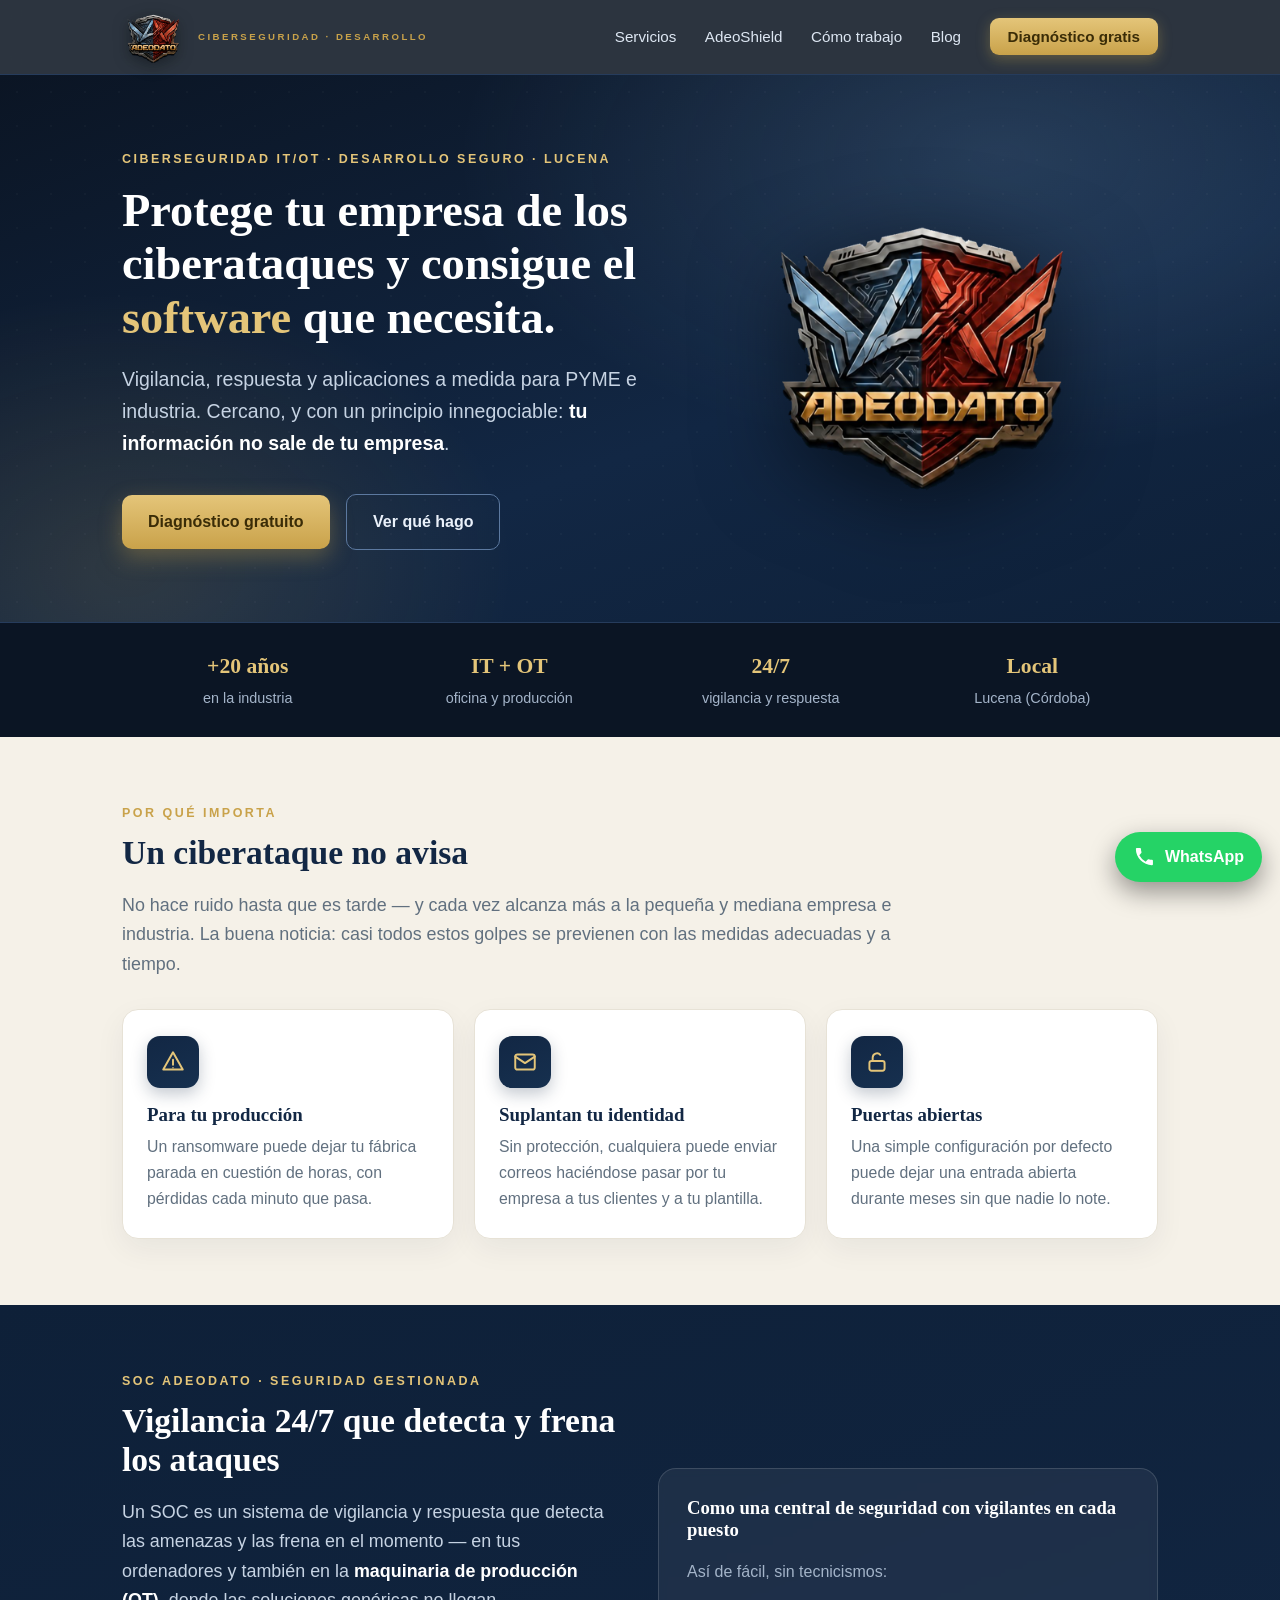
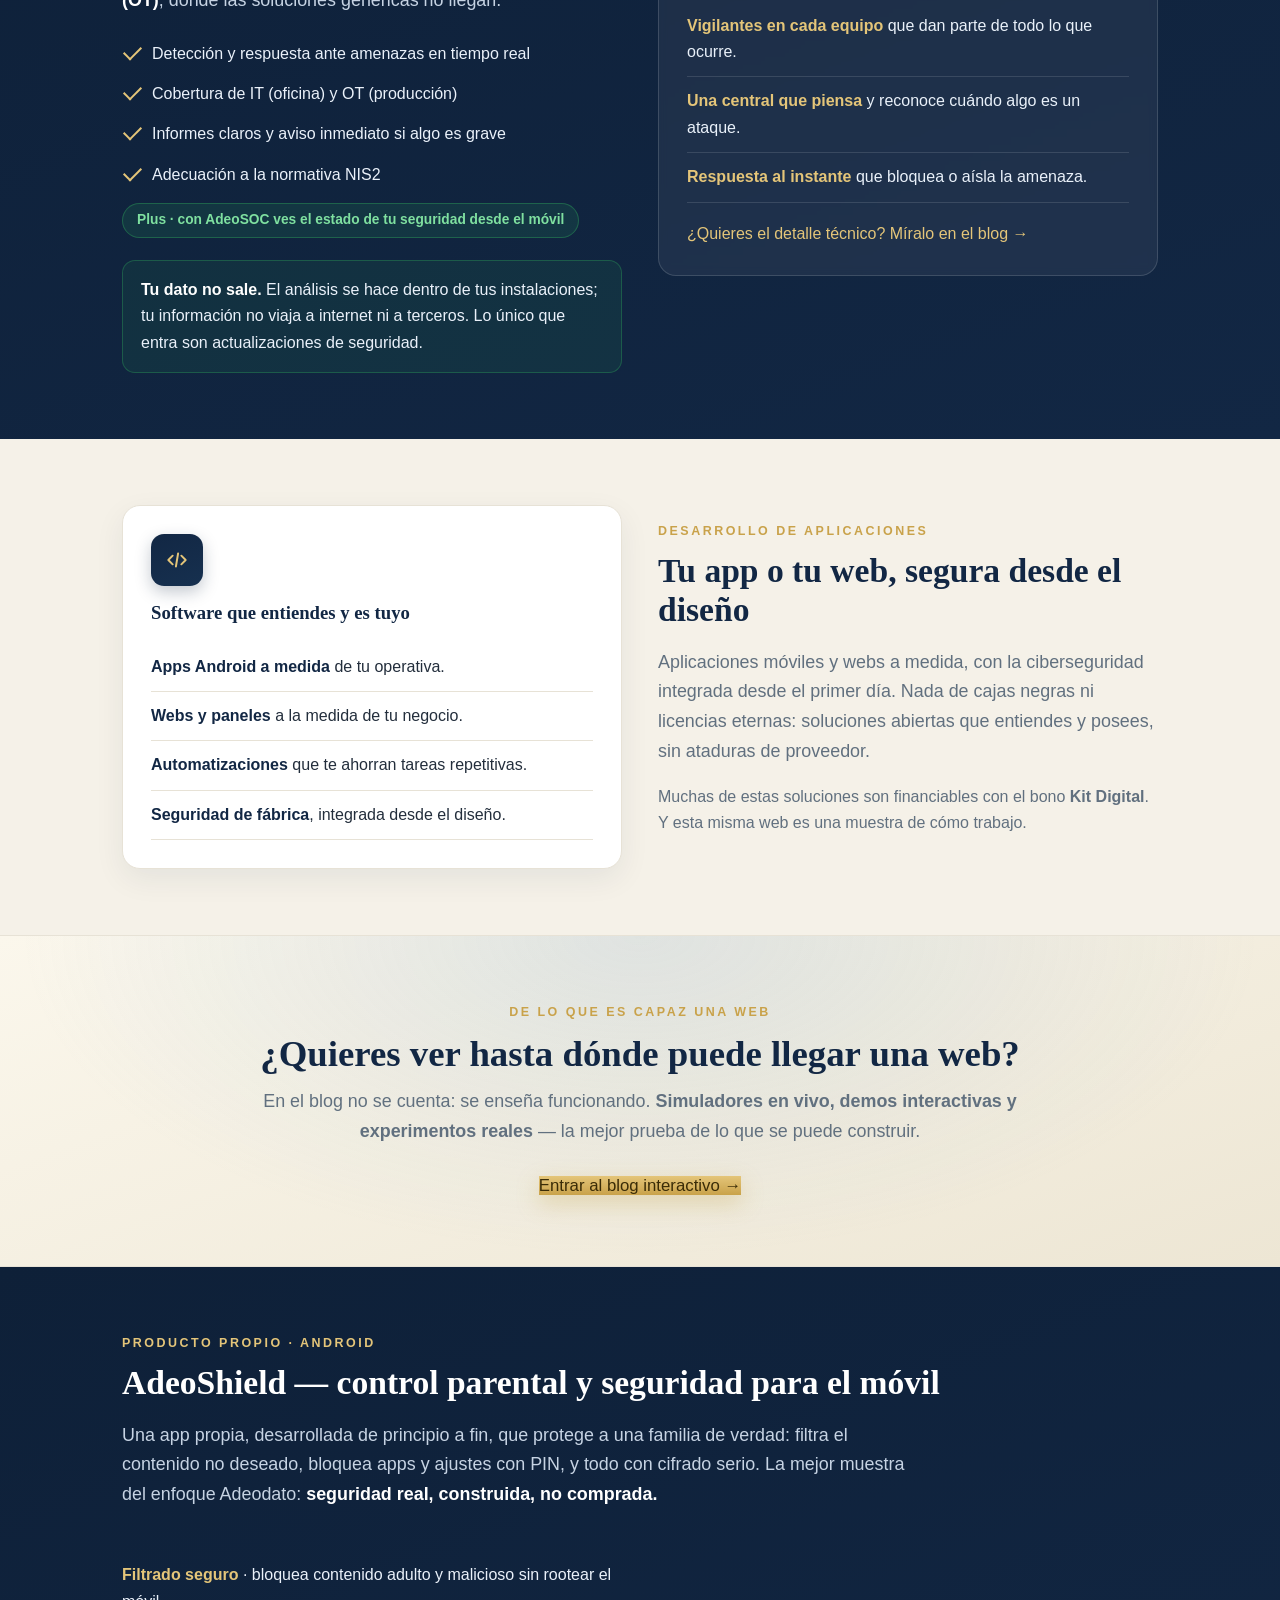
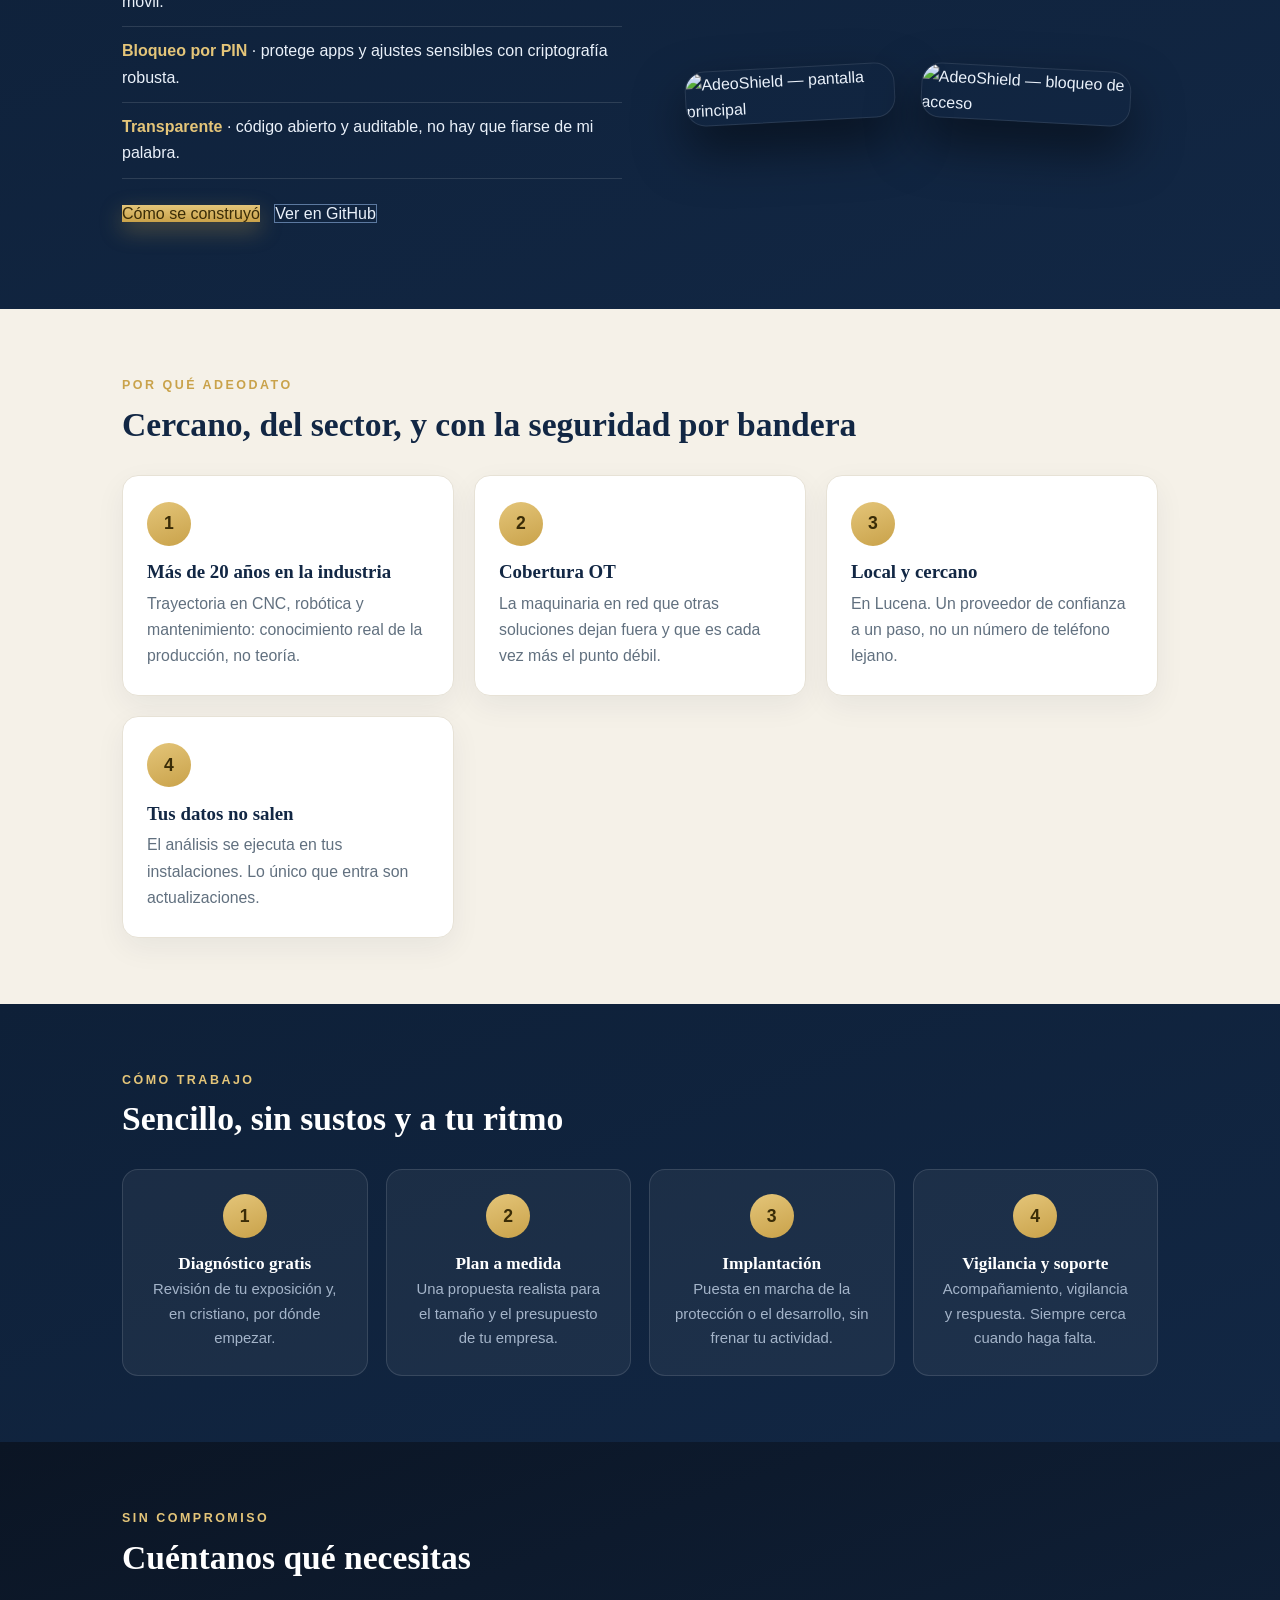
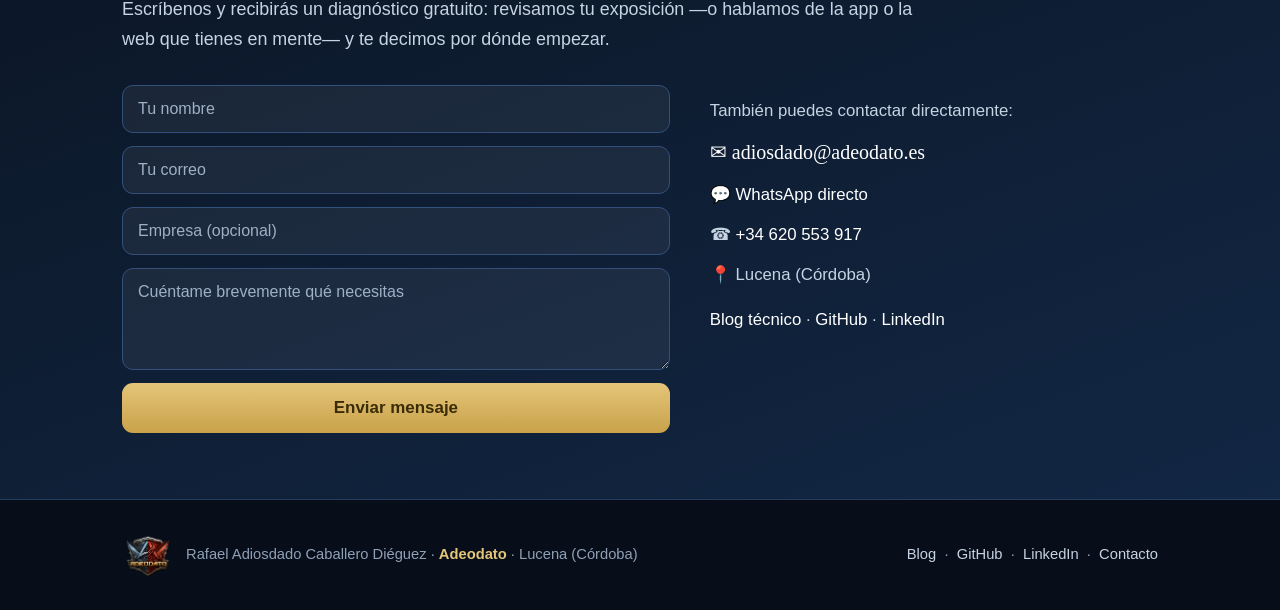
==== index.html @ cc6f2b78 "fix: en movil oculta el logo del hero (dejaba hueco) y muestra ADEODATO en texto dorado; escritorio " ====
<!DOCTYPE html>
<html lang="es">
<head>
<meta charset="UTF-8">
<meta name="viewport" content="width=device-width, initial-scale=1.0">
<title>Adeodato — Ciberseguridad y desarrollo seguro para tu empresa | Lucena</title>
<meta name="description" content="Protejo tu empresa de los ciberataques y creo el software que necesitas, seguro desde el diseño. SOC Adeodato (vigilancia 24/7), desarrollo de aplicaciones y AdeoShield. Para PYME e industria en Lucena. Diagnóstico gratuito.">
<meta name="keywords" content="ciberseguridad PYME, SOC gestionado, seguridad industria OT, desarrollo aplicaciones seguras, Android, AdeoShield, Lucena, Córdoba, NIS2, Adeodato">
<meta name="author" content="Rafael Adiosdado Caballero Diéguez (Adeodato)">
<link rel="canonical" href="https://adeodato.es/">
<meta property="og:type" content="website">
<meta property="og:title" content="Adeodato — Ciberseguridad y desarrollo seguro para tu empresa">
<meta property="og:description" content="Vigilancia 24/7 que detecta y frena los ataques, y desarrollo de apps y webs seguras. Para PYME e industria. Diagnóstico gratuito.">
<meta property="og:url" content="https://adeodato.es/">
<meta property="og:image" content="https://adeodato.es/og-image.png">
<meta property="og:image:width" content="1200">
<meta property="og:image:height" content="630">
<meta name="twitter:card" content="summary_large_image">
<meta name="twitter:image" content="https://adeodato.es/og-image.png">
<script type="application/ld+json">
{
  "@context":"https://schema.org",
  "@type":"ProfessionalService",
  "name":"Adeodato",
  "alternateName":"Adeodato Ciberseguridad",
  "description":"Ciberseguridad (SOC gestionado IT/OT) y desarrollo de aplicaciones seguras para PYME e industria en Lucena y Córdoba.",
  "url":"https://adeodato.es",
  "email":"adiosdado@adeodato.es",
  "telephone":"+34620553917",
  "areaServed":[{"@type":"City","name":"Lucena"},{"@type":"AdministrativeArea","name":"Córdoba"},{"@type":"AdministrativeArea","name":"Andalucía"}],
  "address":{"@type":"PostalAddress","addressLocality":"Lucena","addressRegion":"Córdoba","addressCountry":"ES"},
  "founder":{"@type":"Person","name":"Rafael Adiosdado Caballero Diéguez"},
  "knowsAbout":["Ciberseguridad","SOC gestionado","IT/OT","NIS2","Protección de correo","Desarrollo Android","Desarrollo web"],
  "sameAs":["https://github.com/Adeodato-hub","https://www.linkedin.com/in/rafael-adiosdado-caballero-di%C3%A9guez-16230b372"]
}
</script>
<style>
  :root{
    --ink:#0B1524;--navy:#122744;--navy2:#16304F;--steel:#7FA8D0;
    --gold:#C9A24A;--gold2:#E4C579;--cream:#F5F1E8;--panel:#FCFBF8;
    --txt:#232E3C;--muted:#61707F;--mutedD:#A4B4C9;--line:#E7E2D6;--lineD:#263C5C;--green:#2FA85A;
    --logo:url("[data-uri]");
  }
  *{box-sizing:border-box}
  html{scroll-behavior:smooth}
  body{margin:0;background:var(--cream);color:var(--txt);font-family:-apple-system,Segoe UI,Roboto,Helvetica,Arial,sans-serif;line-height:1.65;-webkit-font-smoothing:antialiased}
  a{color:var(--navy2);text-decoration:none}a:hover{text-decoration:underline}
  .wrap{max-width:1080px;margin:0 auto;padding:0 22px}
  h1,h2,h3{font-family:Georgia,"Times New Roman",serif;color:var(--navy);line-height:1.16}
  .gold{color:var(--gold)}
  .logoimg{background:var(--logo) center/contain no-repeat;display:inline-block}
  header{position:sticky;top:0;background:rgba(11,21,36,.86);backdrop-filter:blur(9px);border-bottom:1px solid var(--lineD);z-index:20}
  .nav{display:flex;align-items:center;justify-content:space-between;height:74px}
  .brand{display:flex;align-items:center;gap:12px}
  .brand .logoimg{width:64px;height:56px;filter:drop-shadow(0 3px 8px rgba(0,0,0,.4))}
  .brand .tag{font-size:.6rem;letter-spacing:2.5px;color:var(--gold);text-transform:uppercase;font-weight:700}
  @media(max-width:560px){.brand .tag{display:none}.brand .logoimg{width:54px;height:48px}}
  .menu a{color:#DDE6F2;margin-left:24px;font-size:.95rem;font-weight:500}
  .menu a:hover{color:#fff;text-decoration:none}
  .menu a.cta{background:linear-gradient(180deg,var(--gold2),var(--gold));color:#3a2c07;padding:10px 18px;border-radius:9px;font-weight:700;box-shadow:0 4px 14px rgba(201,162,74,.35)}
  .menu a.cta:hover{filter:brightness(1.05)}
  @media(max-width:860px){.menu a:not(.cta){display:none}}
  .hero{position:relative;background:radial-gradient(900px 500px at 78% 15%,rgba(127,168,208,.20),transparent 60%),radial-gradient(700px 500px at 10% 90%,rgba(201,162,74,.16),transparent 55%),linear-gradient(160deg,#0B1524,#122744 60%,#0E2038);color:#EAF1FA;overflow:hidden}
  .hero::after{content:"";position:absolute;inset:0;background-image:radial-gradient(rgba(255,255,255,.05) 1px,transparent 1px);background-size:34px 34px;opacity:.5;pointer-events:none}
  .hero .wrap{position:relative;z-index:1;padding:74px 22px 66px;display:flex;gap:40px;align-items:center}
  .hero .htext{flex:1.15}
  .hero .hlogo{flex:1;text-align:center}
  .hero .hlogo .logoimg{width:100%;max-width:340px;height:310px;margin:0 auto;filter:drop-shadow(0 18px 44px rgba(0,0,0,.55))}
  .hbrand{display:none;font-family:Georgia,serif;font-size:2.7rem;color:var(--gold2);letter-spacing:1px;line-height:1;margin:0 0 10px}
  @media(max-width:860px){
    .hero .wrap{flex-direction:column;text-align:center}
    .hero .htext{flex:none}
    .hero .hlogo{display:none}
    .hbrand{display:block}
    .hero .kicker{margin-bottom:10px}
  }
  .hero .kicker{color:var(--gold2);font-weight:700;letter-spacing:2.5px;text-transform:uppercase;font-size:.78rem;margin-bottom:14px}
  .hero h1{font-size:2.9rem;margin:0 0 18px;color:#fff}
  .hero h1 .gold{color:var(--gold2)}
  .hero p.sub{font-size:1.22rem;color:#C6D3E3;max-width:600px;margin:0 0 28px}
  .btns a{display:inline-block;font-weight:700;border-radius:10px;padding:14px 26px;margin:6px 12px 6px 0;transition:.15s}
  .btn-main{background:linear-gradient(180deg,var(--gold2),var(--gold));color:#3a2c07;box-shadow:0 8px 22px rgba(201,162,74,.35)}
  .btn-main:hover{transform:translateY(-2px);text-decoration:none}
  .btn-ghost{border:1.5px solid #5C79A0;color:#EAF1FA}
  .btn-ghost:hover{background:rgba(255,255,255,.08);text-decoration:none}
  .stats{background:var(--ink);color:#EAF1FA;border-top:1px solid var(--lineD)}
  .stats .wrap{display:flex;flex-wrap:wrap;gap:10px;justify-content:space-between;padding:20px 22px}
  .stats div{flex:1 1 200px;text-align:center;padding:6px}
  .stats b{display:block;font-family:Georgia,serif;color:var(--gold2);font-size:1.35rem}
  .stats span{color:var(--mutedD);font-size:.9rem}
  section{padding:66px 0}
  .showcase{background:radial-gradient(620px 320px at 50% 0%,rgba(127,168,208,.20),transparent),linear-gradient(160deg,#FBF7EC,#EDE6D4);border-top:1px solid var(--line);border-bottom:1px solid var(--line);text-align:center}
  .showcase h2{font-size:2.3rem}
  .showcase .lead{margin:0 auto 26px}
  .showcase .btn-main{color:#3a2c07;font-size:1.05rem}
  .sec-dark{background:linear-gradient(160deg,#0E2038,#122744);color:#EAF1FA}
  .sec-dark h2{color:#fff}.sec-dark .lead{color:#C6D3E3}
  .eyebrow{color:var(--gold);font-weight:700;letter-spacing:2.5px;text-transform:uppercase;font-size:.78rem;margin-bottom:10px}
  .sec-dark .eyebrow{color:var(--gold2)}
  h2{font-size:2.1rem;margin:0 0 12px}
  .lead{color:var(--muted);font-size:1.12rem;max-width:800px}
  .cards{display:grid;grid-template-columns:repeat(3,1fr);gap:20px;margin-top:30px}
  @media(max-width:820px){.cards{grid-template-columns:1fr}}
  .card{background:#fff;border:1px solid var(--line);border-radius:16px;padding:26px 24px;box-shadow:0 10px 30px rgba(18,39,68,.06);transition:.18s}
  .card:hover{transform:translateY(-4px);box-shadow:0 16px 40px rgba(18,39,68,.12)}
  .card h3{font-size:1.18rem;margin:.2em 0 .4em}
  .card p{margin:0;color:var(--muted);font-size:.99rem}
  .chip{width:52px;height:52px;border-radius:13px;background:linear-gradient(160deg,var(--navy),var(--navy2));display:flex;align-items:center;justify-content:center;margin-bottom:16px;box-shadow:0 6px 16px rgba(18,39,68,.25)}
  .chip svg{width:26px;height:26px;stroke:var(--gold2);fill:none;stroke-width:1.8;stroke-linecap:round;stroke-linejoin:round}
  .num{display:inline-flex;width:44px;height:44px;border-radius:50%;background:linear-gradient(160deg,var(--gold2),var(--gold));color:#3a2c07;align-items:center;justify-content:center;font-weight:800;font-size:1.1rem;margin-bottom:12px}
  .prod{display:grid;grid-template-columns:1fr 1fr;gap:36px;align-items:center}
  @media(max-width:820px){.prod{grid-template-columns:1fr}}
  .glass{background:rgba(255,255,255,.06);border:1px solid rgba(255,255,255,.14);border-radius:18px;padding:28px;backdrop-filter:blur(4px)}
  .prodbox{background:#fff;border:1px solid var(--line);border-radius:18px;padding:28px;box-shadow:0 10px 30px rgba(18,39,68,.07)}
  .plus{display:inline-block;background:rgba(47,168,90,.14);color:#7FE0A0;border:1px solid rgba(47,168,90,.4);border-radius:22px;padding:5px 14px;font-size:.86rem;font-weight:600;margin-top:8px}
  .note{background:rgba(47,168,90,.1);border:1px solid rgba(47,168,90,.35);border-radius:13px;padding:16px 18px;margin-top:22px;color:#EAF1FA}.note b{color:#fff}
  ul.why{list-style:none;padding:0;margin:16px 0 0}
  ul.why li{padding:11px 0;border-bottom:1px solid rgba(255,255,255,.12);color:#EAF1FA}
  ul.why li b{color:var(--gold2)}
  .prodbox ul.why li{border-bottom:1px solid var(--line);color:var(--txt)}
  .prodbox ul.why li b{color:var(--navy)}
  ul.chk{list-style:none;padding:0;margin:16px 0 0}
  ul.chk li{padding:7px 0 7px 30px;position:relative}
  ul.chk li::before{content:"";position:absolute;left:2px;top:12px;width:15px;height:8px;border-left:2.5px solid var(--gold2);border-bottom:2.5px solid var(--gold2);transform:rotate(-45deg)}
  .shots{display:flex;gap:26px;justify-content:center;flex-wrap:wrap;margin-top:10px}
  .shots img{width:210px;max-width:44vw;border-radius:20px;box-shadow:0 24px 50px rgba(0,0,0,.5);border:1px solid rgba(255,255,255,.1)}
  .shots img:first-child{transform:rotate(-3deg)}
  .shots img:last-child{transform:rotate(3deg)}
  .steps{display:grid;grid-template-columns:repeat(4,1fr);gap:18px;margin-top:30px}
  @media(max-width:820px){.steps{grid-template-columns:1fr 1fr}}
  .step{background:rgba(255,255,255,.05);border:1px solid rgba(255,255,255,.12);border-radius:16px;padding:24px;text-align:center}
  .step h3{color:#fff;font-size:1.08rem;margin:.2em 0}
  .step p{color:var(--mutedD);font-size:.93rem;margin:0}
  .contactgrid{display:grid;grid-template-columns:1.1fr .9fr;gap:40px;margin-top:30px;align-items:start}
  @media(max-width:820px){.contactgrid{grid-template-columns:1fr}}
  form{display:flex;flex-direction:column;gap:13px}
  form input,form textarea{width:100%;padding:14px 15px;border:1px solid #33507A;border-radius:11px;background:rgba(255,255,255,.06);color:#fff;font-size:1rem;font-family:inherit}
  form input::placeholder,form textarea::placeholder{color:#9FB0C6}
  form input:focus,form textarea:focus{outline:none;border-color:var(--gold2);background:rgba(255,255,255,.1)}
  form button{background:linear-gradient(180deg,var(--gold2),var(--gold));color:#3a2c07;border:none;border-radius:11px;padding:15px;font-size:1.06rem;font-weight:800;cursor:pointer;transition:.15s}
  form button:hover{transform:translateY(-2px)}
  .cinfo p{margin:12px 0;color:#C6D3E3;font-size:1.05rem}
  .cinfo a{color:#fff}
  .cinfo .big{font-family:Georgia,serif;font-size:1.25rem;color:#fff}
  footer{background:#070E1A;color:#8FA0B6;padding:32px 0;font-size:.92rem;border-top:1px solid var(--lineD)}
  footer a{color:#C6D3E3}
  .foot{display:flex;justify-content:space-between;flex-wrap:wrap;gap:16px;align-items:center}
  .foot .logoimg{width:52px;height:46px}
  .fab{position:fixed;right:18px;bottom:18px;z-index:60;display:flex;align-items:center;gap:9px;background:#25D366;color:#fff;font-weight:700;padding:12px 18px;border-radius:32px;box-shadow:0 10px 26px rgba(0,0,0,.4)}
  .fab:hover{text-decoration:none;filter:brightness(1.06)}
  .fab svg{width:23px;height:23px;fill:#fff}
  @media(max-width:560px){.fab span{display:none}.fab{padding:15px;border-radius:50%}}
</style>
</head>
<body>

<header>
  <div class="wrap nav">
    <a href="/" class="brand"><span class="logoimg" role="img" aria-label="Adeodato"></span><span class="tag">Ciberseguridad · Desarrollo</span></a>
    <nav class="menu">
      <a href="#servicios">Servicios</a>
      <a href="#adeoshield">AdeoShield</a>
      <a href="#como">Cómo trabajo</a>
      <a href="/blog.html">Blog</a>
      <a class="cta" href="#contacto">Diagnóstico gratis</a>
    </nav>
  </div>
</header>

<div class="hero">
  <div class="wrap">
    <div class="htext">
      <div class="hbrand">ADEODATO</div>
      <div class="kicker">Ciberseguridad IT/OT · Desarrollo seguro · Lucena</div>
      <h1>Protege tu empresa de los ciberataques y consigue el <span class="gold">software</span> que necesita.</h1>
      <p class="sub">Vigilancia, respuesta y aplicaciones a medida para PYME e industria. Cercano, y con un principio innegociable: <b style="color:#fff">tu información no sale de tu empresa</b>.</p>
      <div class="btns">
        <a class="btn-main" href="#contacto">Diagnóstico gratuito</a>
        <a class="btn-ghost" href="#servicios">Ver qué hago</a>
      </div>
    </div>
    <div class="hlogo"><span class="logoimg" role="img" aria-label="Adeodato — escudo"></span></div>
  </div>
</div>
<div class="stats">
  <div class="wrap">
    <div><b>+20 años</b><span>en la industria</span></div>
    <div><b>IT + OT</b><span>oficina y producción</span></div>
    <div><b>24/7</b><span>vigilancia y respuesta</span></div>
    <div><b>Local</b><span>Lucena (Córdoba)</span></div>
  </div>
</div>

<section>
  <div class="wrap">
    <div class="eyebrow">Por qué importa</div>
    <h2>Un ciberataque no avisa</h2>
    <p class="lead">No hace ruido hasta que es tarde — y cada vez alcanza más a la pequeña y mediana empresa e industria. La buena noticia: casi todos estos golpes se previenen con las medidas adecuadas y a tiempo.</p>
    <div class="cards">
      <div class="card">
        <div class="chip"><svg viewBox="0 0 24 24"><path d="M12 3l9 16H3z"/><line x1="12" y1="10" x2="12" y2="14.5"/><circle cx="12" cy="17.3" r=".7" fill="#E4C579" stroke="none"/></svg></div>
        <h3>Para tu producción</h3><p>Un ransomware puede dejar tu fábrica parada en cuestión de horas, con pérdidas cada minuto que pasa.</p>
      </div>
      <div class="card">
        <div class="chip"><svg viewBox="0 0 24 24"><rect x="3" y="5" width="18" height="14" rx="2"/><path d="M3 7l9 6 9-6"/></svg></div>
        <h3>Suplantan tu identidad</h3><p>Sin protección, cualquiera puede enviar correos haciéndose pasar por tu empresa a tus clientes y a tu plantilla.</p>
      </div>
      <div class="card">
        <div class="chip"><svg viewBox="0 0 24 24"><rect x="5" y="11" width="14" height="9" rx="2"/><path d="M8 11V8a4 4 0 0 1 7-2.6"/></svg></div>
        <h3>Puertas abiertas</h3><p>Una simple configuración por defecto puede dejar una entrada abierta durante meses sin que nadie lo note.</p>
      </div>
    </div>
  </div>
</section>

<section id="servicios" class="sec-dark">
  <div class="wrap">
    <div class="prod">
      <div>
        <div class="eyebrow">SOC Adeodato · Seguridad gestionada</div>
        <h2>Vigilancia 24/7 que detecta y frena los ataques</h2>
        <p class="lead">Un SOC es un sistema de vigilancia y respuesta que detecta las amenazas y las frena en el momento — en tus ordenadores y también en la <b style="color:#fff">maquinaria de producción (OT)</b>, donde las soluciones genéricas no llegan.</p>
        <ul class="chk">
          <li>Detección y respuesta ante amenazas en tiempo real</li>
          <li>Cobertura de IT (oficina) y OT (producción)</li>
          <li>Informes claros y aviso inmediato si algo es grave</li>
          <li>Adecuación a la normativa NIS2</li>
        </ul>
        <div class="plus">Plus · con AdeoSOC ves el estado de tu seguridad desde el móvil</div>
        <div class="note"><b>Tu dato no sale.</b> El análisis se hace dentro de tus instalaciones; tu información no viaja a internet ni a terceros. Lo único que entra son actualizaciones de seguridad.</div>
      </div>
      <div class="glass">
        <h3 style="margin-top:0;color:#fff">Como una central de seguridad con vigilantes en cada puesto</h3>
        <p style="color:var(--mutedD);margin:.2em 0 0">Así de fácil, sin tecnicismos:</p>
        <ul class="why">
          <li><b>Vigilantes en cada equipo</b> que dan parte de todo lo que ocurre.</li>
          <li><b>Una central que piensa</b> y reconoce cuándo algo es un ataque.</li>
          <li><b>Respuesta al instante</b> que bloquea o aísla la amenaza.</li>
        </ul>
        <p style="margin:18px 0 0"><a href="/blog.html" style="color:var(--gold2)">¿Quieres el detalle técnico? Míralo en el blog →</a></p>
      </div>
    </div>
  </div>
</section>

<section>
  <div class="wrap">
    <div class="prod">
      <div class="prodbox">
        <div class="chip"><svg viewBox="0 0 24 24"><polyline points="8 8 4 12 8 16"/><polyline points="16 8 20 12 16 16"/><line x1="13" y1="6" x2="11" y2="18"/></svg></div>
        <h3 style="margin-top:0">Software que entiendes y es tuyo</h3>
        <ul class="why">
          <li><b>Apps Android a medida</b> de tu operativa.</li>
          <li><b>Webs y paneles</b> a la medida de tu negocio.</li>
          <li><b>Automatizaciones</b> que te ahorran tareas repetitivas.</li>
          <li><b>Seguridad de fábrica</b>, integrada desde el diseño.</li>
        </ul>
      </div>
      <div>
        <div class="eyebrow">Desarrollo de aplicaciones</div>
        <h2>Tu app o tu web, segura desde el diseño</h2>
        <p class="lead">Aplicaciones móviles y webs a medida, con la ciberseguridad integrada desde el primer día. Nada de cajas negras ni licencias eternas: soluciones abiertas que entiendes y posees, sin ataduras de proveedor.</p>
        <p style="color:var(--muted)">Muchas de estas soluciones son financiables con el bono <b>Kit Digital</b>. Y esta misma web es una muestra de cómo trabajo.</p>
      </div>
    </div>
  </div>
</section>

<section class="showcase">
  <div class="wrap">
    <div class="eyebrow">De lo que es capaz una web</div>
    <h2>¿Quieres ver hasta dónde puede llegar una web?</h2>
    <p class="lead">En el blog no se cuenta: se enseña funcionando. <b>Simuladores en vivo, demos interactivas y experimentos reales</b> — la mejor prueba de lo que se puede construir.</p>
    <a class="btn-main" href="/blog.html">Entrar al blog interactivo →</a>
  </div>
</section>

<section id="adeoshield" class="sec-dark">
  <div class="wrap">
    <div class="eyebrow">Producto propio · Android</div>
    <h2>AdeoShield — control parental y seguridad para el móvil</h2>
    <p class="lead">Una app propia, desarrollada de principio a fin, que protege a una familia de verdad: filtra el contenido no deseado, bloquea apps y ajustes con PIN, y todo con cifrado serio. La mejor muestra del enfoque Adeodato: <b style="color:#fff">seguridad real, construida, no comprada.</b></p>
    <div class="prod" style="margin-top:26px">
      <div>
        <ul class="why">
          <li><b>Filtrado seguro</b> · bloquea contenido adulto y malicioso sin rootear el móvil.</li>
          <li><b>Bloqueo por PIN</b> · protege apps y ajustes sensibles con criptografía robusta.</li>
          <li><b>Transparente</b> · código abierto y auditable, no hay que fiarse de mi palabra.</li>
        </ul>
        <p style="margin-top:22px">
          <a class="btn-main" href="/articulo-adeoshield.html">Cómo se construyó</a>
          <a class="btn-ghost" href="https://github.com/Adeodato-hub/AdeoShield" style="margin-left:10px">Ver en GitHub</a>
        </p>
      </div>
      <div class="shots">
        <img src="https://raw.githubusercontent.com/Adeodato-hub/AdeoShield/main/docs/pantalla-principal.jpg" alt="AdeoShield — pantalla principal" loading="lazy">
        <img src="https://raw.githubusercontent.com/Adeodato-hub/AdeoShield/main/docs/bloqueo-acceso.jpg" alt="AdeoShield — bloqueo de acceso" loading="lazy">
      </div>
    </div>
  </div>
</section>

<section>
  <div class="wrap">
    <div class="eyebrow">Por qué Adeodato</div>
    <h2>Cercano, del sector, y con la seguridad por bandera</h2>
    <div class="cards">
      <div class="card"><span class="num">1</span><h3>Más de 20 años en la industria</h3><p>Trayectoria en CNC, robótica y mantenimiento: conocimiento real de la producción, no teoría.</p></div>
      <div class="card"><span class="num">2</span><h3>Cobertura OT</h3><p>La maquinaria en red que otras soluciones dejan fuera y que es cada vez más el punto débil.</p></div>
      <div class="card"><span class="num">3</span><h3>Local y cercano</h3><p>En Lucena. Un proveedor de confianza a un paso, no un número de teléfono lejano.</p></div>
      <div class="card"><span class="num">4</span><h3>Tus datos no salen</h3><p>El análisis se ejecuta en tus instalaciones. Lo único que entra son actualizaciones.</p></div>
    </div>
  </div>
</section>

<section id="como" class="sec-dark">
  <div class="wrap">
    <div class="eyebrow">Cómo trabajo</div>
    <h2>Sencillo, sin sustos y a tu ritmo</h2>
    <div class="steps">
      <div class="step"><span class="num">1</span><h3>Diagnóstico gratis</h3><p>Revisión de tu exposición y, en cristiano, por dónde empezar.</p></div>
      <div class="step"><span class="num">2</span><h3>Plan a medida</h3><p>Una propuesta realista para el tamaño y el presupuesto de tu empresa.</p></div>
      <div class="step"><span class="num">3</span><h3>Implantación</h3><p>Puesta en marcha de la protección o el desarrollo, sin frenar tu actividad.</p></div>
      <div class="step"><span class="num">4</span><h3>Vigilancia y soporte</h3><p>Acompañamiento, vigilancia y respuesta. Siempre cerca cuando haga falta.</p></div>
    </div>
  </div>
</section>

<section class="sec-dark" id="contacto" style="background:linear-gradient(160deg,#0B1524,#122744)">
  <div class="wrap">
    <div class="eyebrow">Sin compromiso</div>
    <h2>Cuéntanos qué necesitas</h2>
    <p class="lead">Escríbenos y recibirás un diagnóstico gratuito: revisamos tu exposición —o hablamos de la app o la web que tienes en mente— y te decimos por dónde empezar.</p>
    <div class="contactgrid">
      <form action="https://formsubmit.co/adiosdado@adeodato.es" method="POST">
        <input type="hidden" name="_subject" value="Nuevo contacto desde adeodato.es">
        <input type="hidden" name="_captcha" value="true">
        <input type="hidden" name="_template" value="table">
        <input type="text" name="nombre" placeholder="Tu nombre" required>
        <input type="email" name="email" placeholder="Tu correo" required>
        <input type="text" name="empresa" placeholder="Empresa (opcional)">
        <textarea name="mensaje" rows="4" placeholder="Cuéntame brevemente qué necesitas" required></textarea>
        <button type="submit">Enviar mensaje</button>
      </form>
      <div class="cinfo">
        <p>También puedes contactar directamente:</p>
        <p class="big">✉ <a href="mailto:adiosdado@adeodato.es">adiosdado@adeodato.es</a></p>
        <p>💬 <a href="https://wa.me/34620553917" style="color:#fff">WhatsApp directo</a></p>
        <p>☎ <a href="tel:+34620553917" style="color:#fff">+34 620 553 917</a></p>
        <p>📍 Lucena (Córdoba)</p>
        <p style="margin-top:18px"><a href="/blog.html">Blog técnico</a> · <a href="https://github.com/Adeodato-hub">GitHub</a> · <a href="https://www.linkedin.com/in/rafael-adiosdado-caballero-di%C3%A9guez-16230b372">LinkedIn</a></p>
      </div>
    </div>
  </div>
</section>

<footer>
  <div class="wrap foot">
    <div style="display:flex;align-items:center;gap:12px"><span class="logoimg" role="img" aria-label="Adeodato"></span><span>Rafael Adiosdado Caballero Diéguez · <b style="color:var(--gold2)">Adeodato</b> · Lucena (Córdoba)</span></div>
    <div><a href="/blog.html">Blog</a> &nbsp;·&nbsp; <a href="https://github.com/Adeodato-hub">GitHub</a> &nbsp;·&nbsp; <a href="https://www.linkedin.com/in/rafael-adiosdado-caballero-di%C3%A9guez-16230b372">LinkedIn</a> &nbsp;·&nbsp; <a href="#contacto">Contacto</a></div>
  </div>
</footer>

<a class="fab" href="https://wa.me/34620553917" aria-label="Contactar por WhatsApp"><svg viewBox="0 0 24 24"><path d="M6.6 10.8a15 15 0 0 0 6.6 6.6l2.2-2.2a1 1 0 0 1 1-.24 11 11 0 0 0 3.4.55 1 1 0 0 1 1 1V20a1 1 0 0 1-1 1A17 17 0 0 1 3 4a1 1 0 0 1 1-1h3.3a1 1 0 0 1 1 1 11 11 0 0 0 .55 3.4 1 1 0 0 1-.24 1z"/></svg><span>WhatsApp</span></a>

</body>
</html>
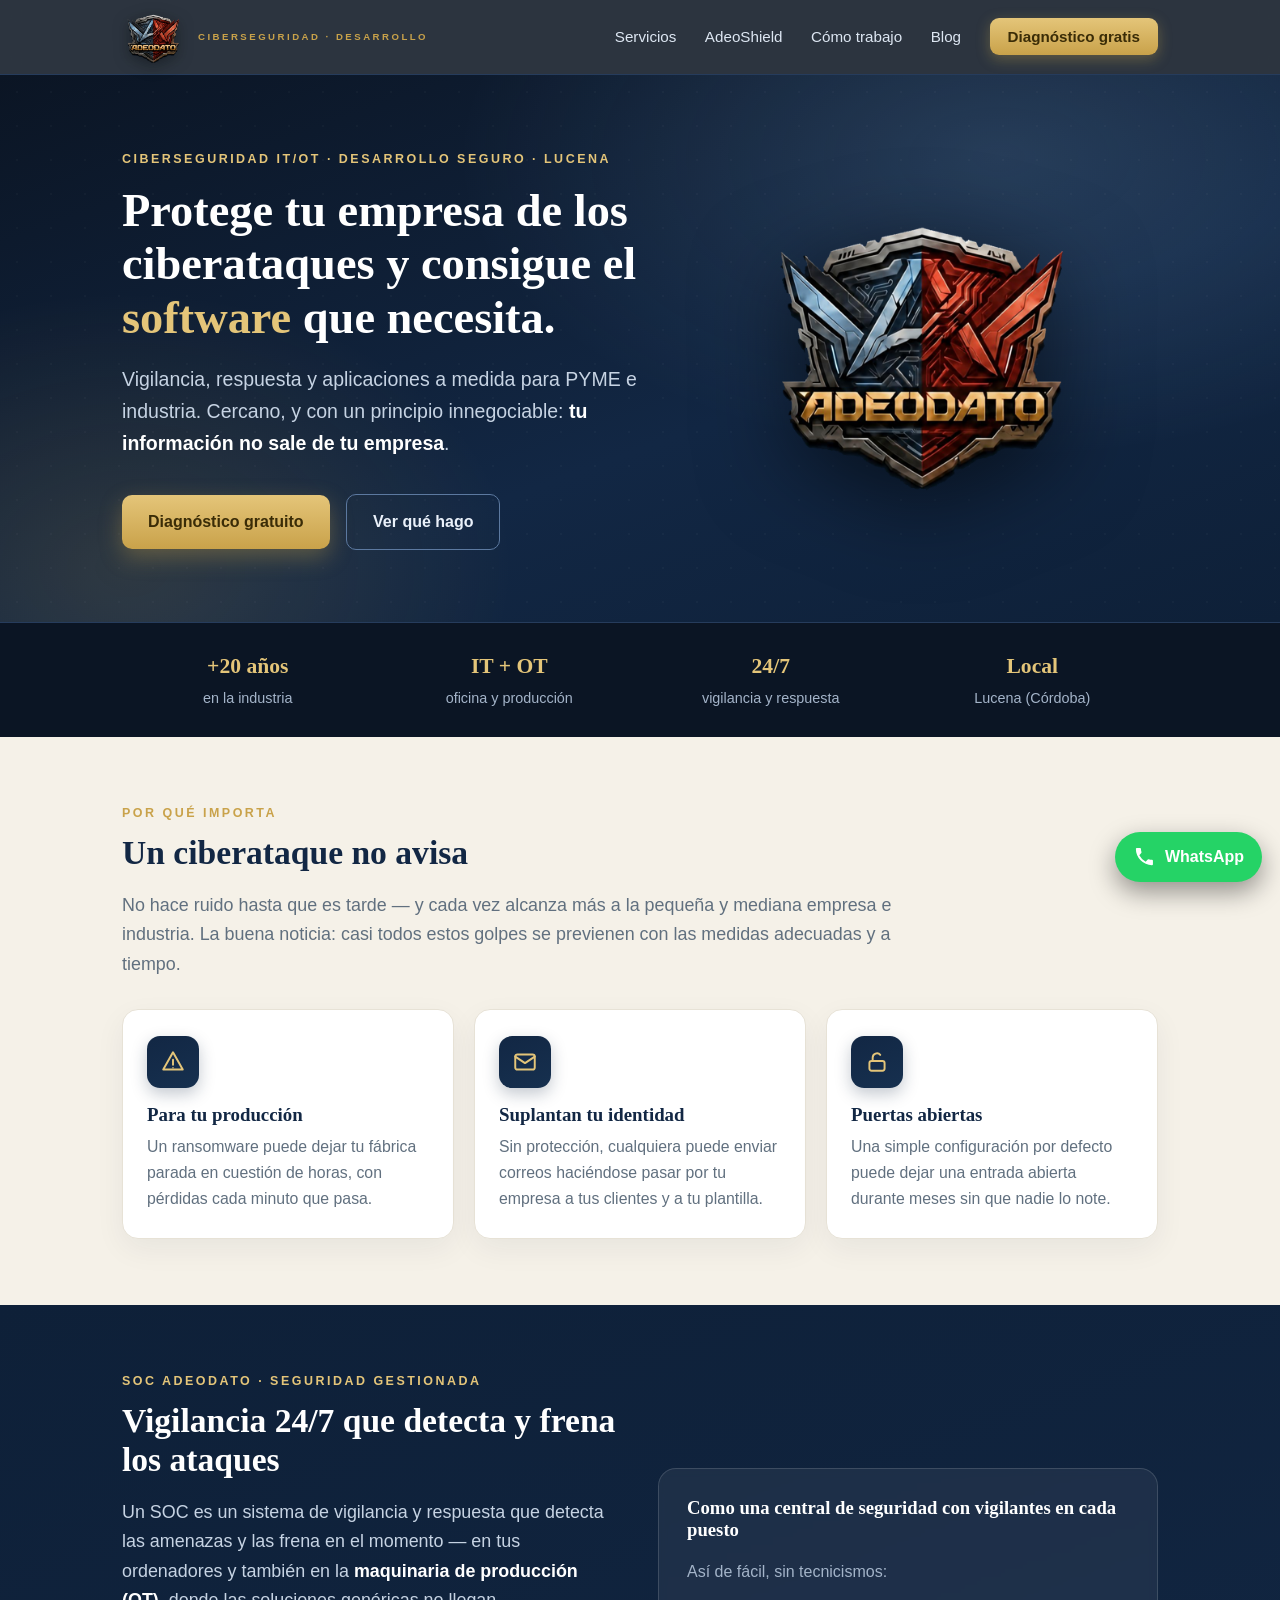
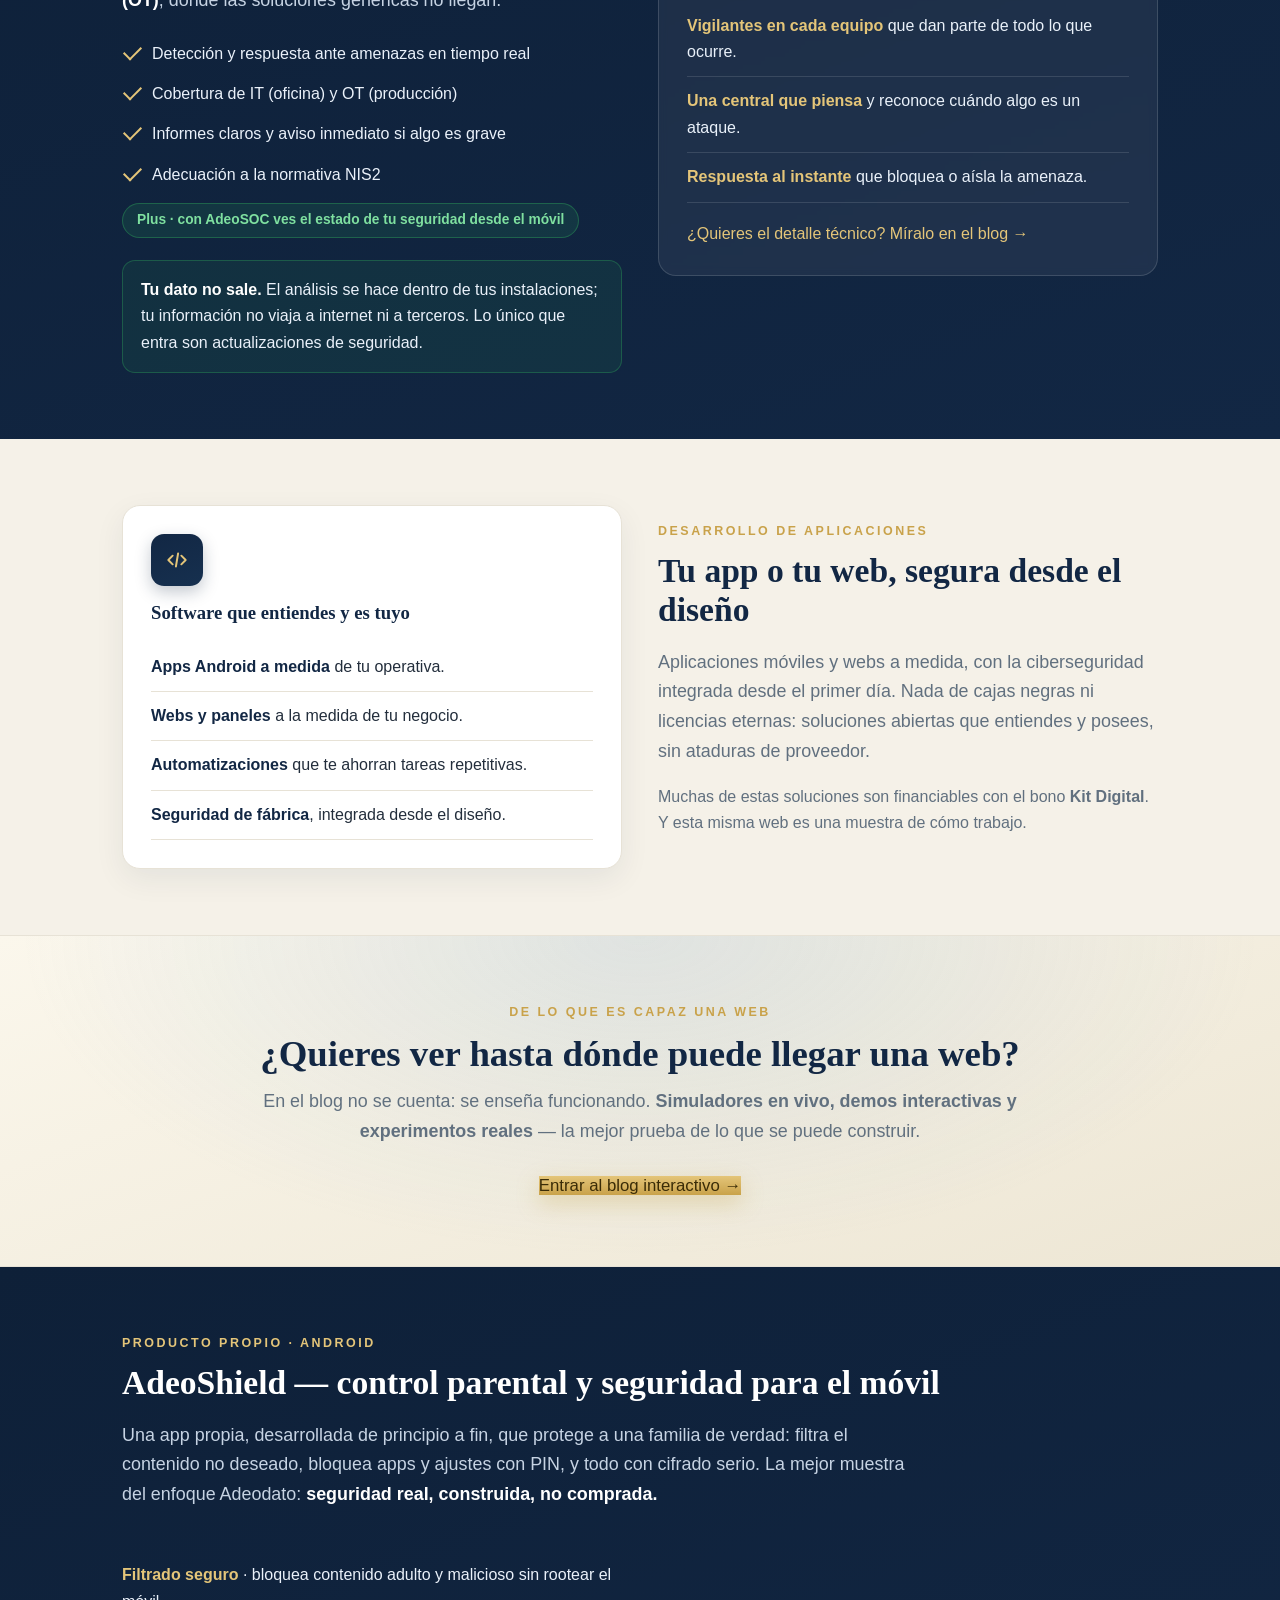
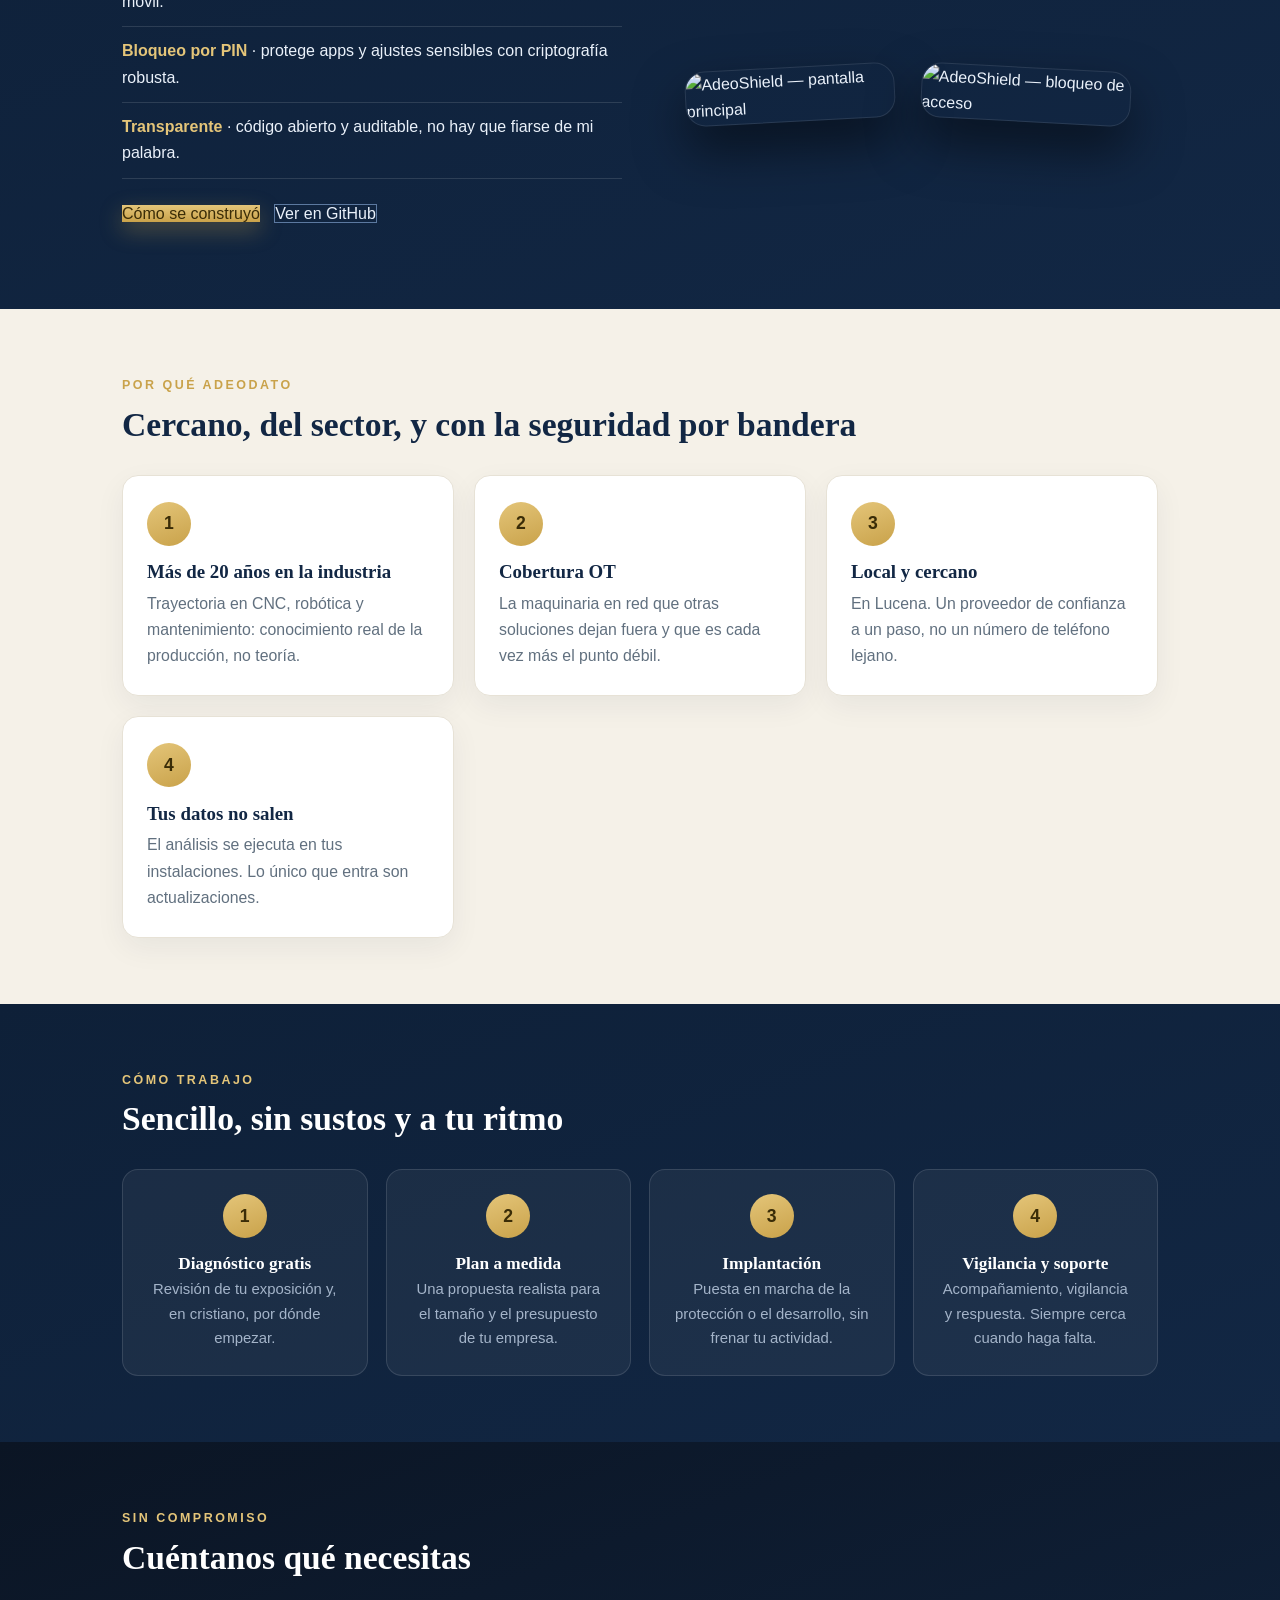
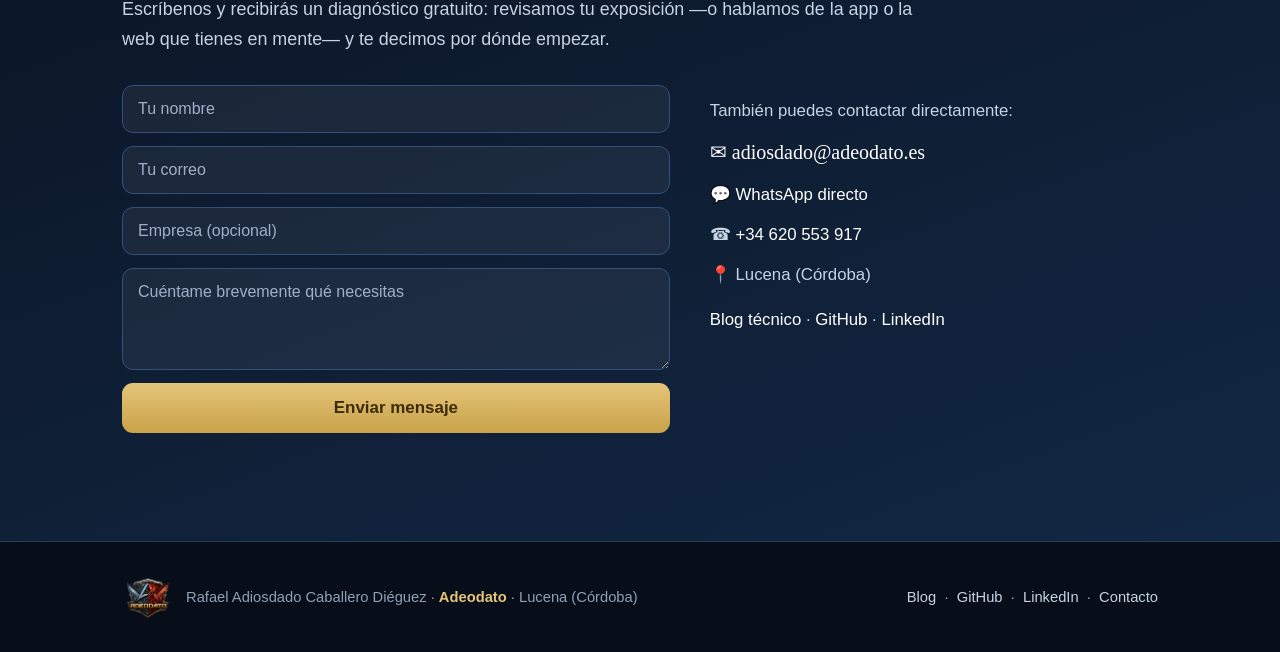
==== commit 3a82bd0c: "Quita dependencia de Cloudflare: Font Awesome autoalojado y formulario de contacto por AJAX Font Awe" ====
--- a/index.html
+++ b/index.html
@@ -59,7 +59,20 @@
   .menu a:hover{color:#fff;text-decoration:none}
   .menu a.cta{background:linear-gradient(180deg,var(--gold2),var(--gold));color:#3a2c07;padding:10px 18px;border-radius:9px;font-weight:700;box-shadow:0 4px 14px rgba(201,162,74,.35)}
   .menu a.cta:hover{filter:brightness(1.05)}
-  @media(max-width:860px){.menu a:not(.cta){display:none}}
+  .burger{display:none;background:none;border:none;color:#DDE6F2;font-size:1.7rem;cursor:pointer;line-height:1;padding:4px 10px}
+  .cta-m{display:none;background:linear-gradient(180deg,var(--gold2),var(--gold));color:#3a2c07;font-weight:700;border-radius:8px;text-decoration:none}
+  @media(max-width:860px){
+    .nav{position:relative;justify-content:center}
+    .burger{display:block;position:absolute;left:4px;top:50%;transform:translateY(-50%);font-size:1.6rem}
+    .brand{margin:0 auto}
+    .brand .tag{display:none}
+    .brand .logoimg{width:52px;height:46px}
+    .cta-m{display:inline-block;position:absolute;right:8px;top:50%;transform:translateY(-50%);padding:8px 12px;font-size:.82rem}
+    .menu{display:none;position:absolute;top:74px;left:0;right:0;background:rgba(11,21,36,.98);backdrop-filter:blur(9px);flex-direction:column;align-items:stretch;padding:8px 20px 16px;border-bottom:1px solid var(--lineD)}
+    .menu.open{display:flex}
+    .menu a{margin:0;padding:13px 4px;border-bottom:1px solid var(--lineD);font-size:1.02rem}
+    .menu a.cta{display:none}
+  }
   .hero{position:relative;background:radial-gradient(900px 500px at 78% 15%,rgba(127,168,208,.20),transparent 60%),radial-gradient(700px 500px at 10% 90%,rgba(201,162,74,.16),transparent 55%),linear-gradient(160deg,#0B1524,#122744 60%,#0E2038);color:#EAF1FA;overflow:hidden}
   .hero::after{content:"";position:absolute;inset:0;background-image:radial-gradient(rgba(255,255,255,.05) 1px,transparent 1px);background-size:34px 34px;opacity:.5;pointer-events:none}
   .hero .wrap{position:relative;z-index:1;padding:74px 22px 66px;display:flex;gap:40px;align-items:center}
@@ -156,14 +169,16 @@
 
 <header>
   <div class="wrap nav">
+    <button class="burger" aria-label="Abrir menú" onclick="document.getElementById('mainmenu').classList.toggle('open')">☰</button>
     <a href="/" class="brand"><span class="logoimg" role="img" aria-label="Adeodato"></span><span class="tag">Ciberseguridad · Desarrollo</span></a>
-    <nav class="menu">
+    <nav class="menu" id="mainmenu" onclick="this.classList.remove('open')">
       <a href="#servicios">Servicios</a>
       <a href="#adeoshield">AdeoShield</a>
       <a href="#como">Cómo trabajo</a>
       <a href="/blog.html">Blog</a>
       <a class="cta" href="#contacto">Diagnóstico gratis</a>
     </nav>
+    <a class="cta-m" href="#contacto">Diagnóstico</a>
   </div>
 </header>
 
@@ -332,7 +347,7 @@
     <h2>Cuéntanos qué necesitas</h2>
     <p class="lead">Escríbenos y recibirás un diagnóstico gratuito: revisamos tu exposición —o hablamos de la app o la web que tienes en mente— y te decimos por dónde empezar.</p>
     <div class="contactgrid">
-      <form action="https://formsubmit.co/adiosdado@adeodato.es" method="POST">
+      <form id="contact-form">
         <input type="hidden" name="_subject" value="Nuevo contacto desde adeodato.es">
         <input type="hidden" name="_captcha" value="true">
         <input type="hidden" name="_template" value="table">
@@ -341,7 +356,43 @@
         <input type="text" name="empresa" placeholder="Empresa (opcional)">
         <textarea name="mensaje" rows="4" placeholder="Cuéntame brevemente qué necesitas" required></textarea>
         <button type="submit">Enviar mensaje</button>
+        <div id="contact-status" style="margin-top:12px;font-size:0.9rem;min-height:1.2em"></div>
       </form>
+      <script>
+      (function () {
+        var form = document.getElementById('contact-form');
+        if (!form) return;
+        form.addEventListener('submit', async function (e) {
+          e.preventDefault();
+          var btn = form.querySelector('button[type="submit"]');
+          var st = document.getElementById('contact-status');
+          st.textContent = 'Enviando...';
+          st.style.color = '#fff';
+          btn.disabled = true;
+          var data = Object.fromEntries(new FormData(form).entries());
+          try {
+            var res = await fetch('https://formsubmit.co/ajax/dc6aeaff88ffc0c231174afe0d91bc7a', {
+              method: 'POST',
+              headers: { 'Content-Type': 'application/json', 'Accept': 'application/json' },
+              body: JSON.stringify(data)
+            });
+            var j = await res.json();
+            if (res.ok && j.success === 'true') {
+              st.textContent = 'Mensaje enviado. Te responderé personalmente.';
+              st.style.color = '#4ade80';
+              form.reset();
+            } else {
+              st.textContent = 'No se pudo enviar (puede ser un bloqueo temporal de red). Escríbeme directamente:';
+              st.style.color = '#f87171';
+            }
+          } catch (err) {
+            st.textContent = 'No se pudo enviar (puede ser un bloqueo temporal de red). Escríbeme directamente:';
+            st.style.color = '#f87171';
+          }
+          btn.disabled = false;
+        });
+      })();
+      </script>
       <div class="cinfo">
         <p>También puedes contactar directamente:</p>
         <p class="big">✉ <a href="mailto:adiosdado@adeodato.es">adiosdado@adeodato.es</a></p>
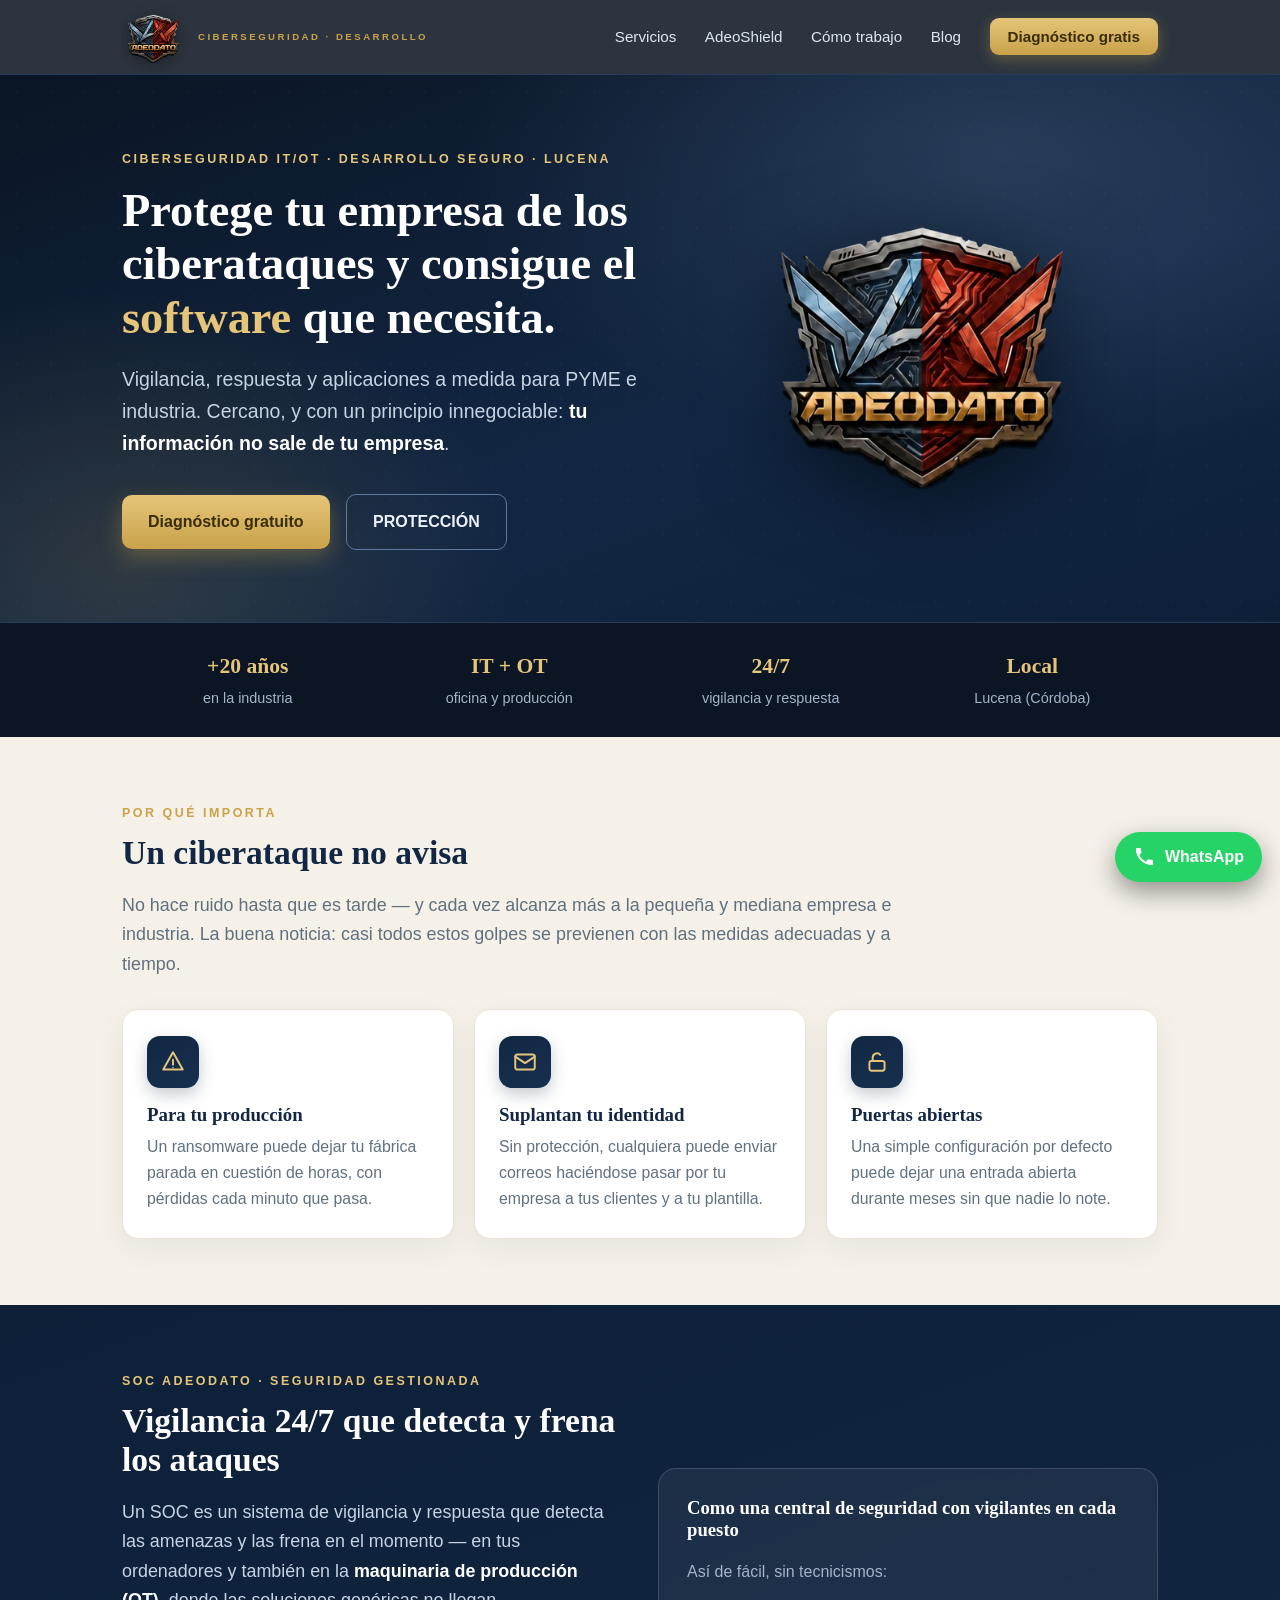
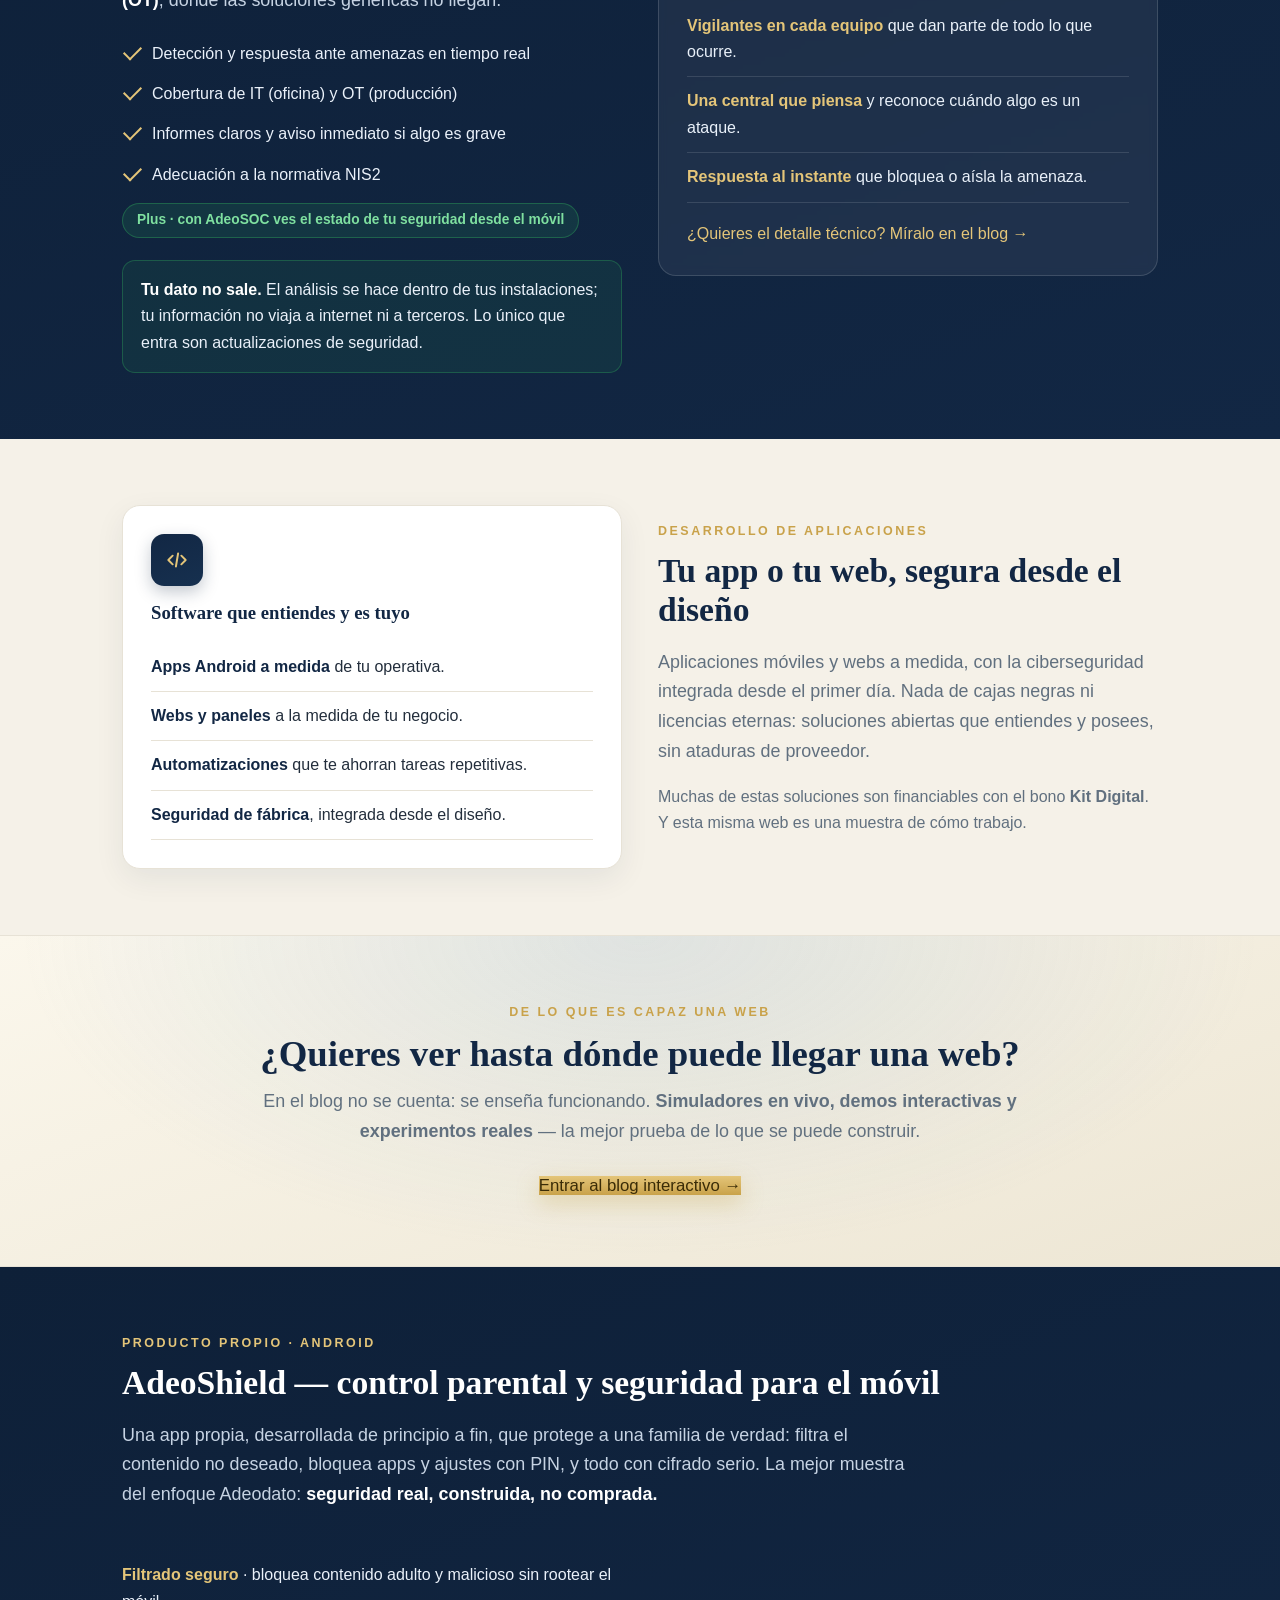
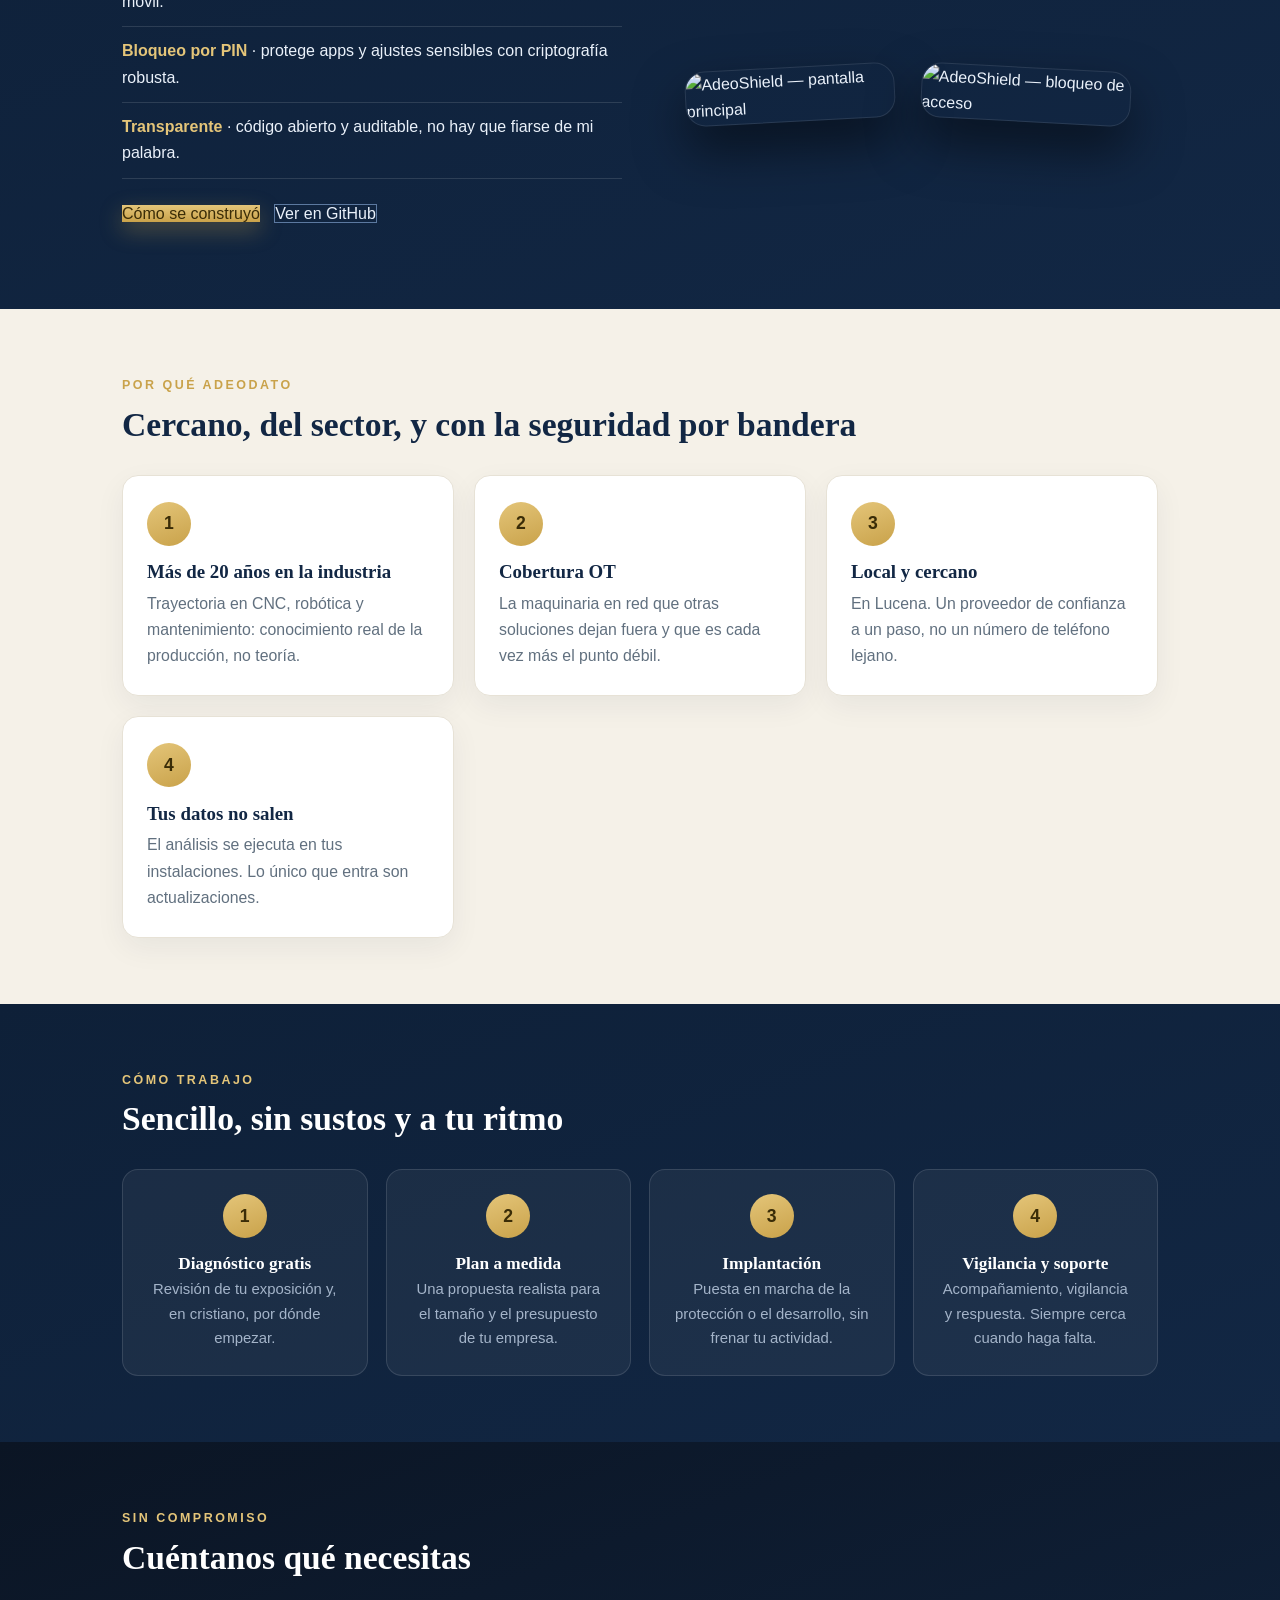
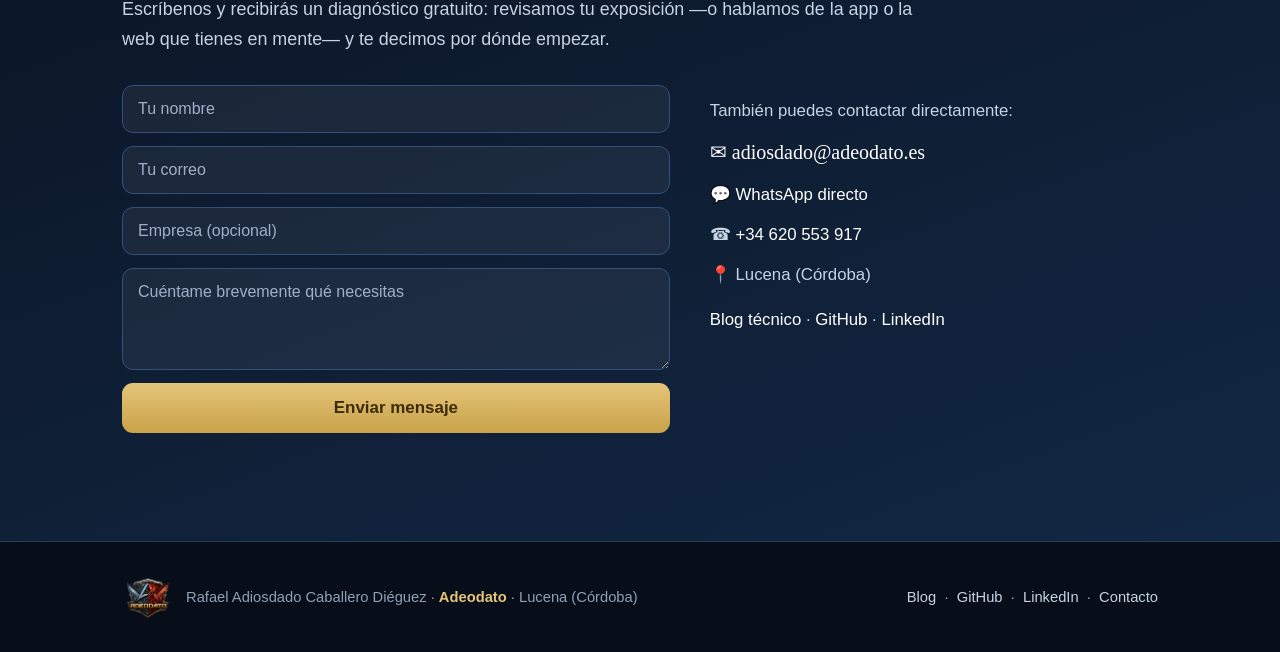
==== commit bb5a1835: "fix: cambia texto del botón hero por PROTECCIÓN" ====
--- a/index.html
+++ b/index.html
@@ -191,7 +191,7 @@
       <p class="sub">Vigilancia, respuesta y aplicaciones a medida para PYME e industria. Cercano, y con un principio innegociable: <b style="color:#fff">tu información no sale de tu empresa</b>.</p>
       <div class="btns">
         <a class="btn-main" href="#contacto">Diagnóstico gratuito</a>
-        <a class="btn-ghost" href="#servicios">Ver qué hago</a>
+        <a class="btn-ghost" href="#servicios">PROTECCIÓN</a>
       </div>
     </div>
     <div class="hlogo"><span class="logoimg" role="img" aria-label="Adeodato — escudo"></span></div>
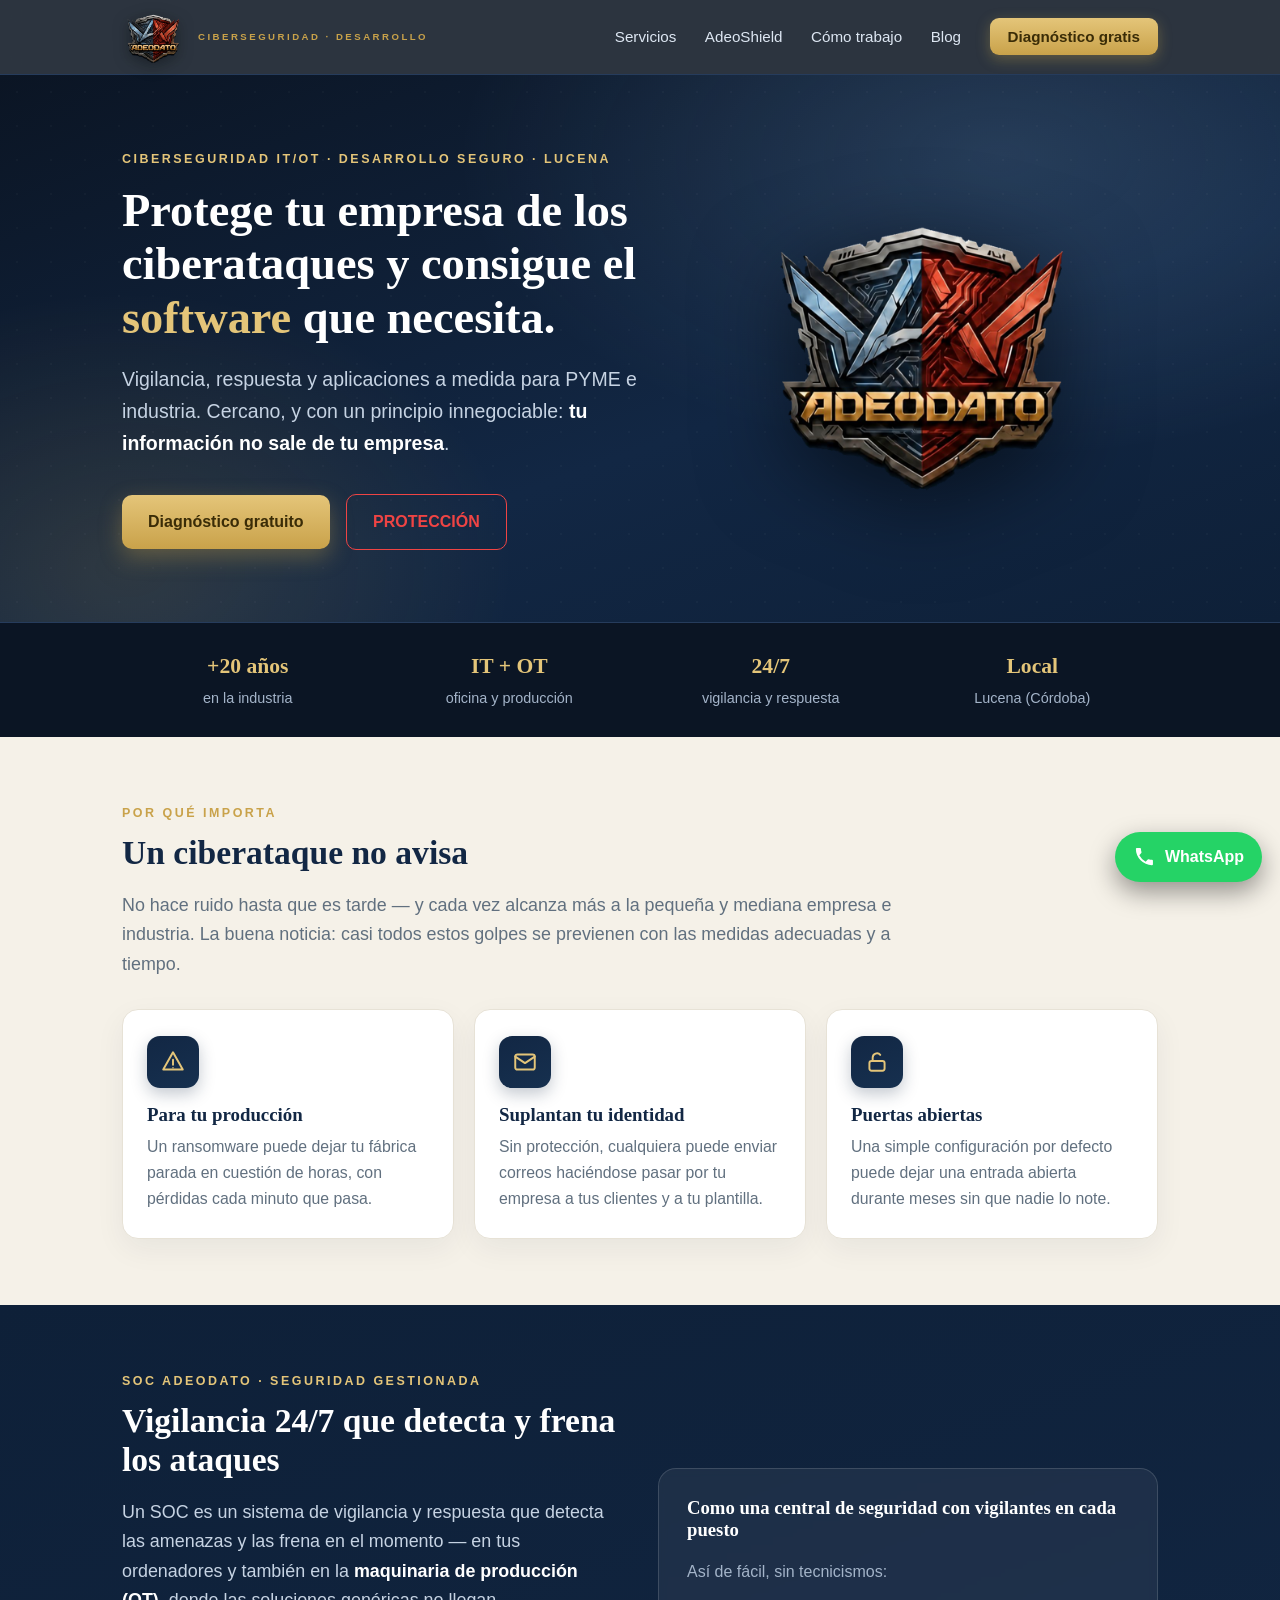
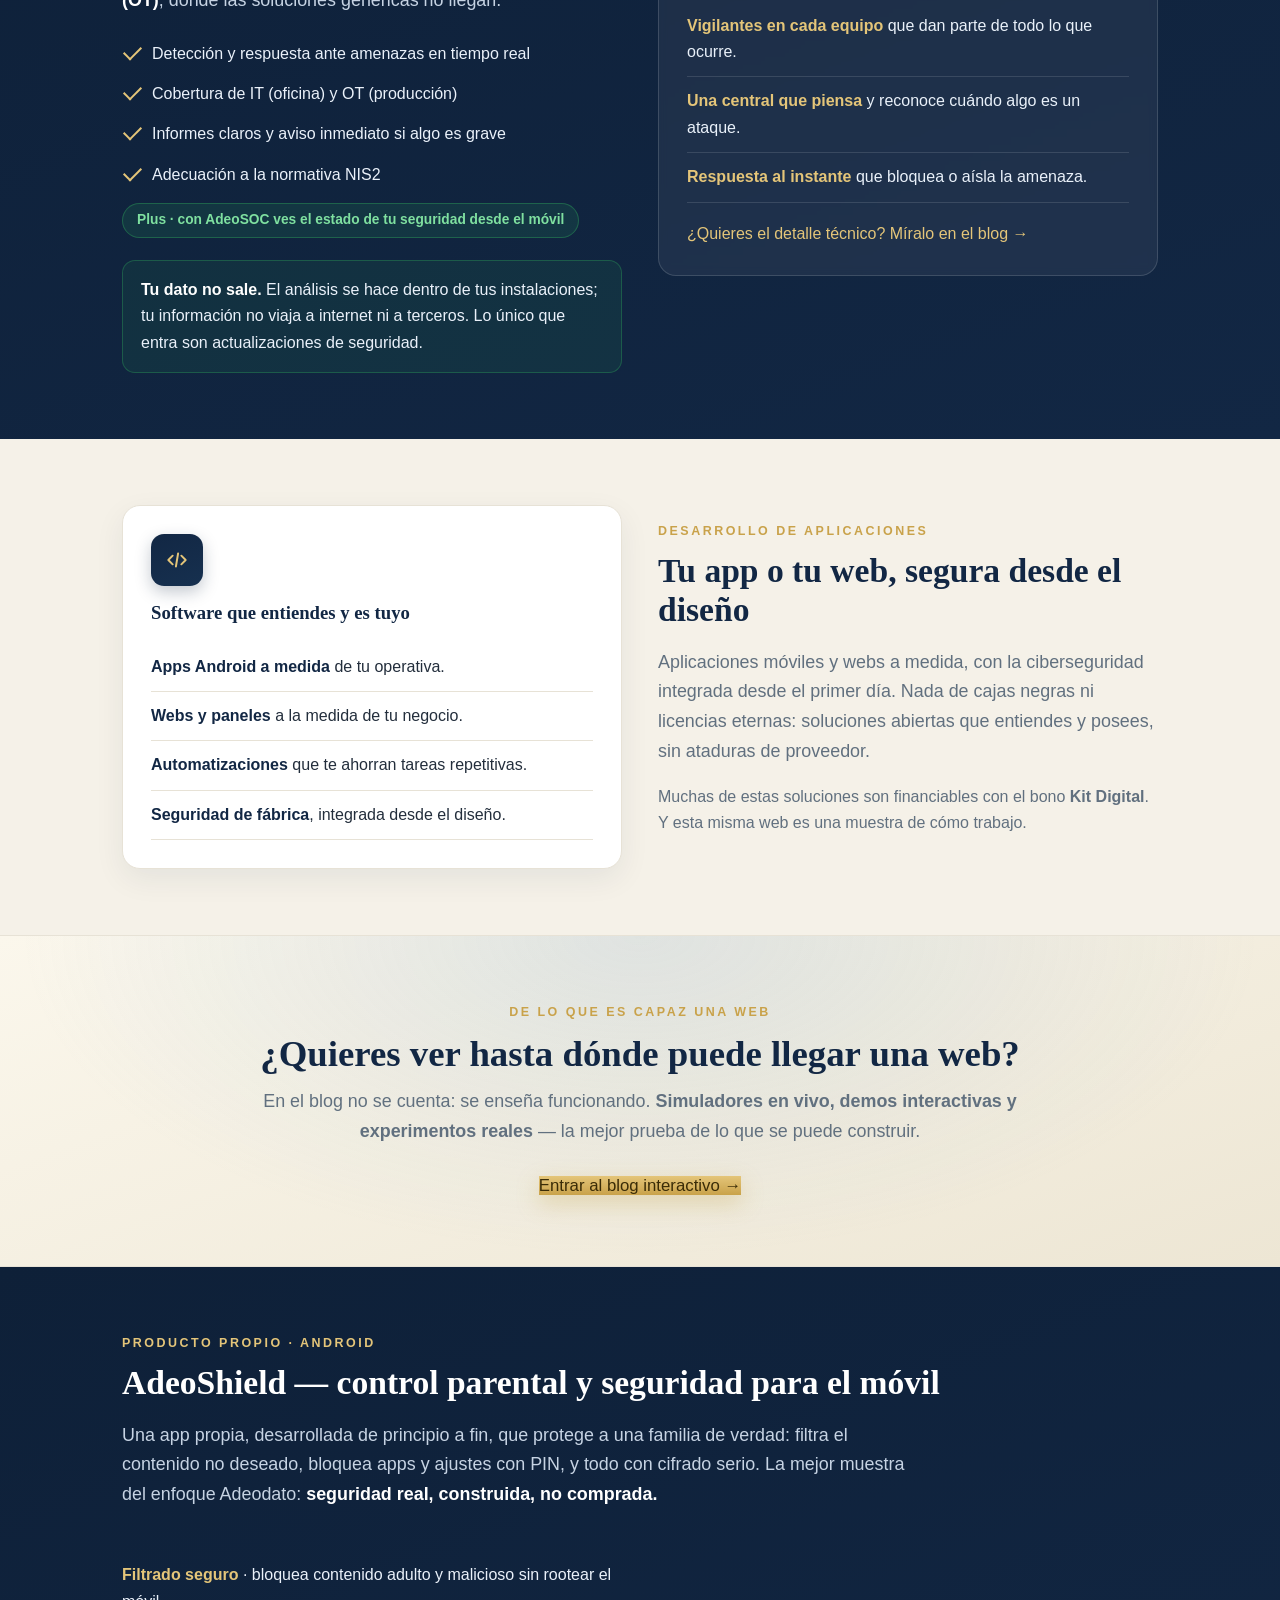
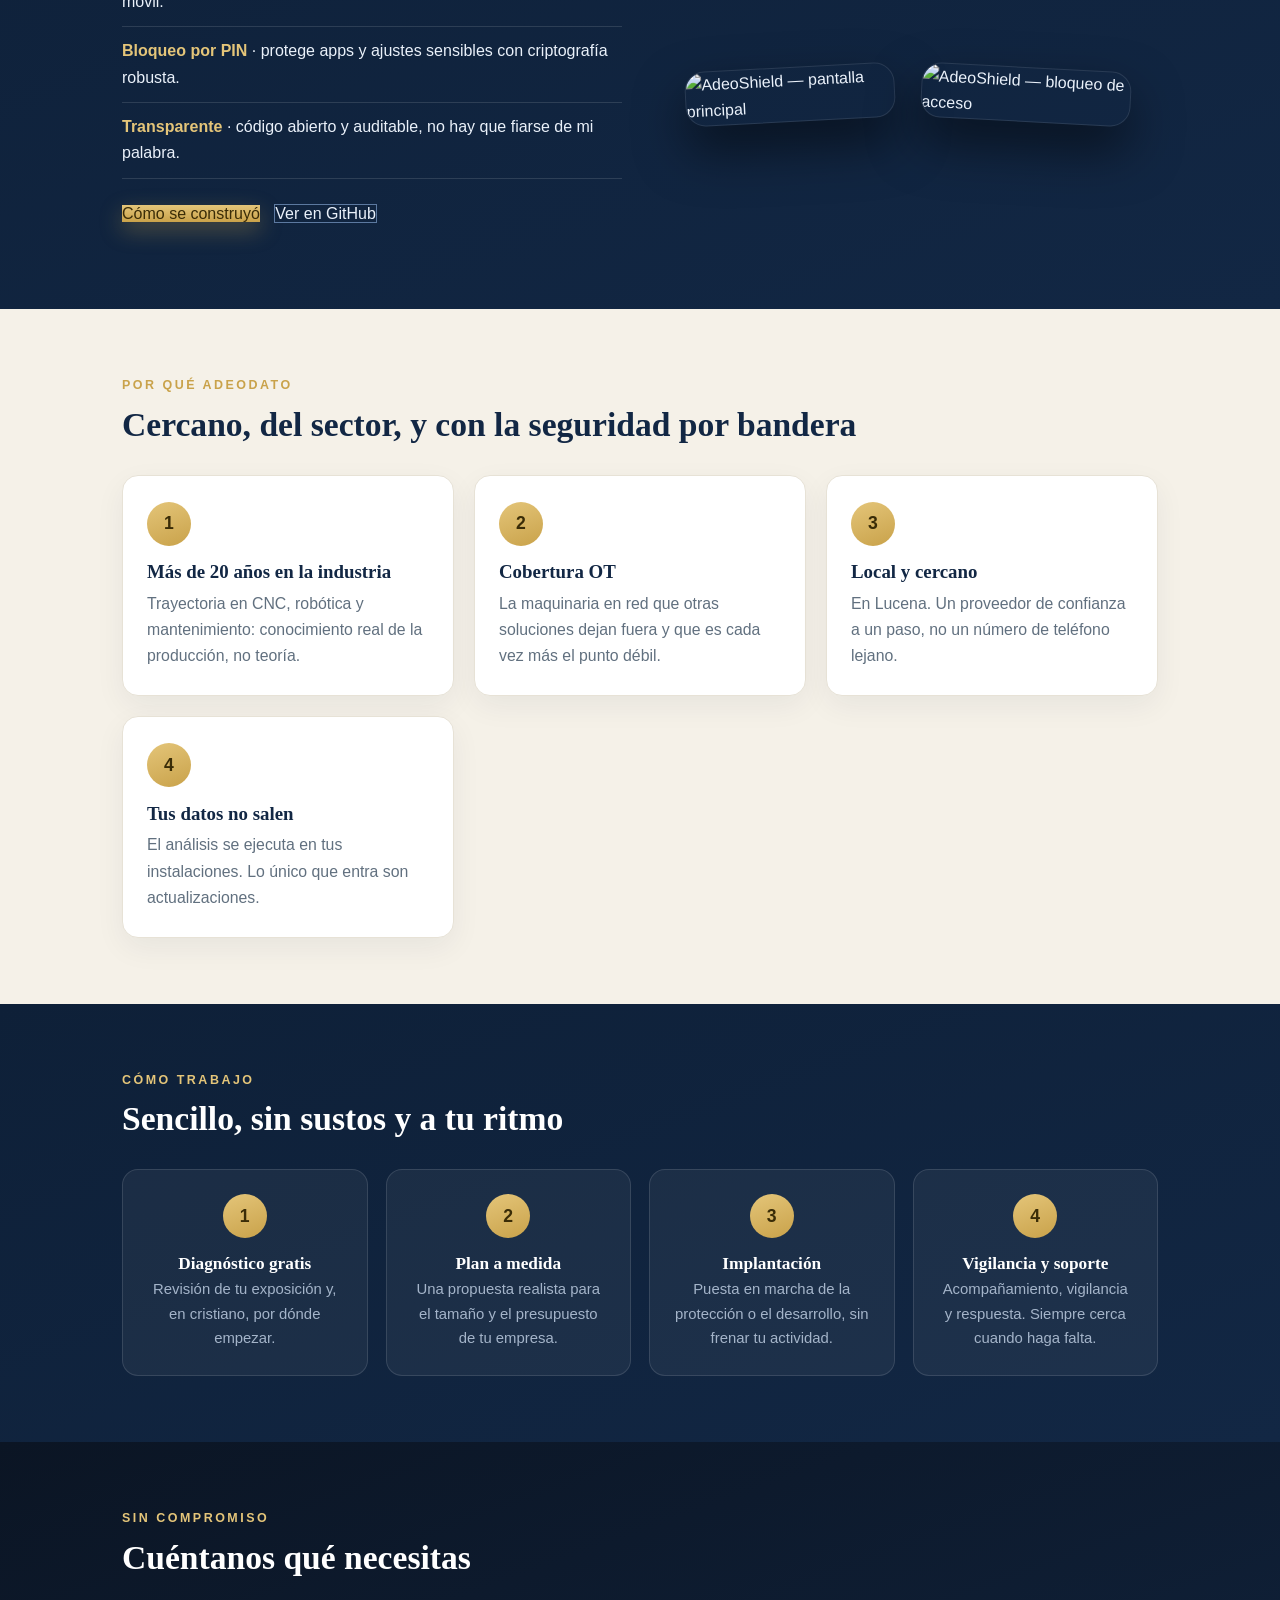
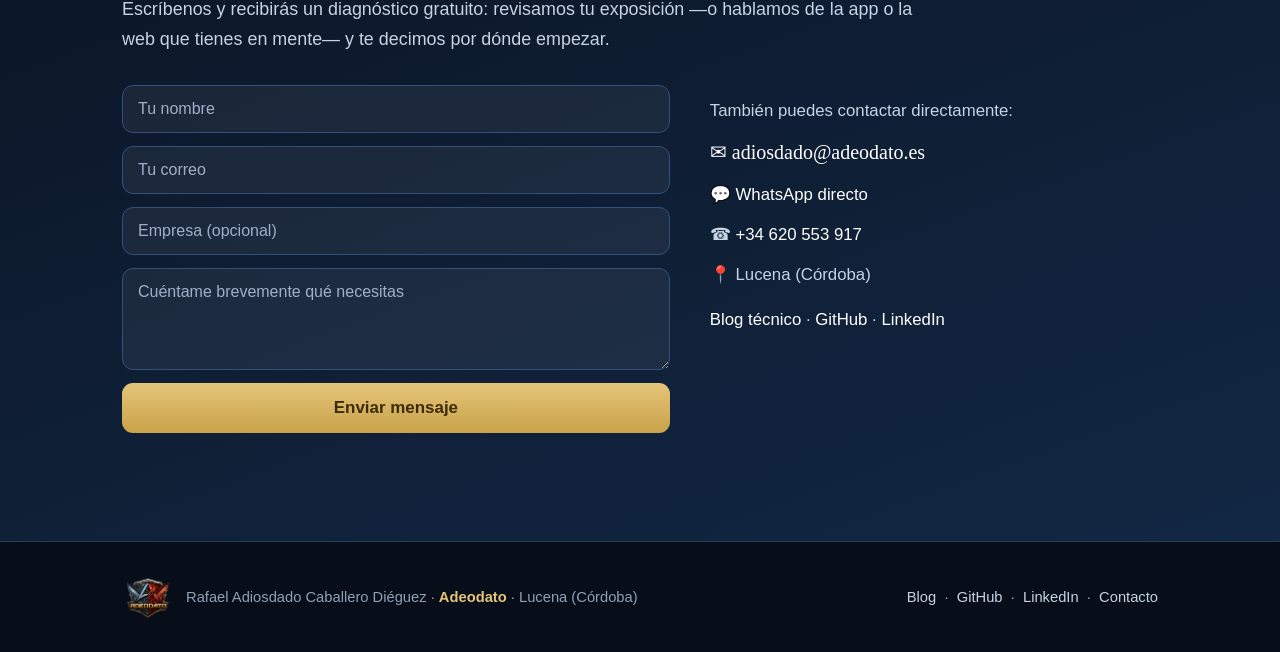
==== commit a1bec603: "style: botón PROTECCIÓN en rojo" ====
--- a/index.html
+++ b/index.html
@@ -191,7 +191,7 @@
       <p class="sub">Vigilancia, respuesta y aplicaciones a medida para PYME e industria. Cercano, y con un principio innegociable: <b style="color:#fff">tu información no sale de tu empresa</b>.</p>
       <div class="btns">
         <a class="btn-main" href="#contacto">Diagnóstico gratuito</a>
-        <a class="btn-ghost" href="#servicios">PROTECCIÓN</a>
+        <a class="btn-ghost" href="#servicios" style="border-color:#ef4444;color:#ef4444">PROTECCIÓN</a>
       </div>
     </div>
     <div class="hlogo"><span class="logoimg" role="img" aria-label="Adeodato — escudo"></span></div>
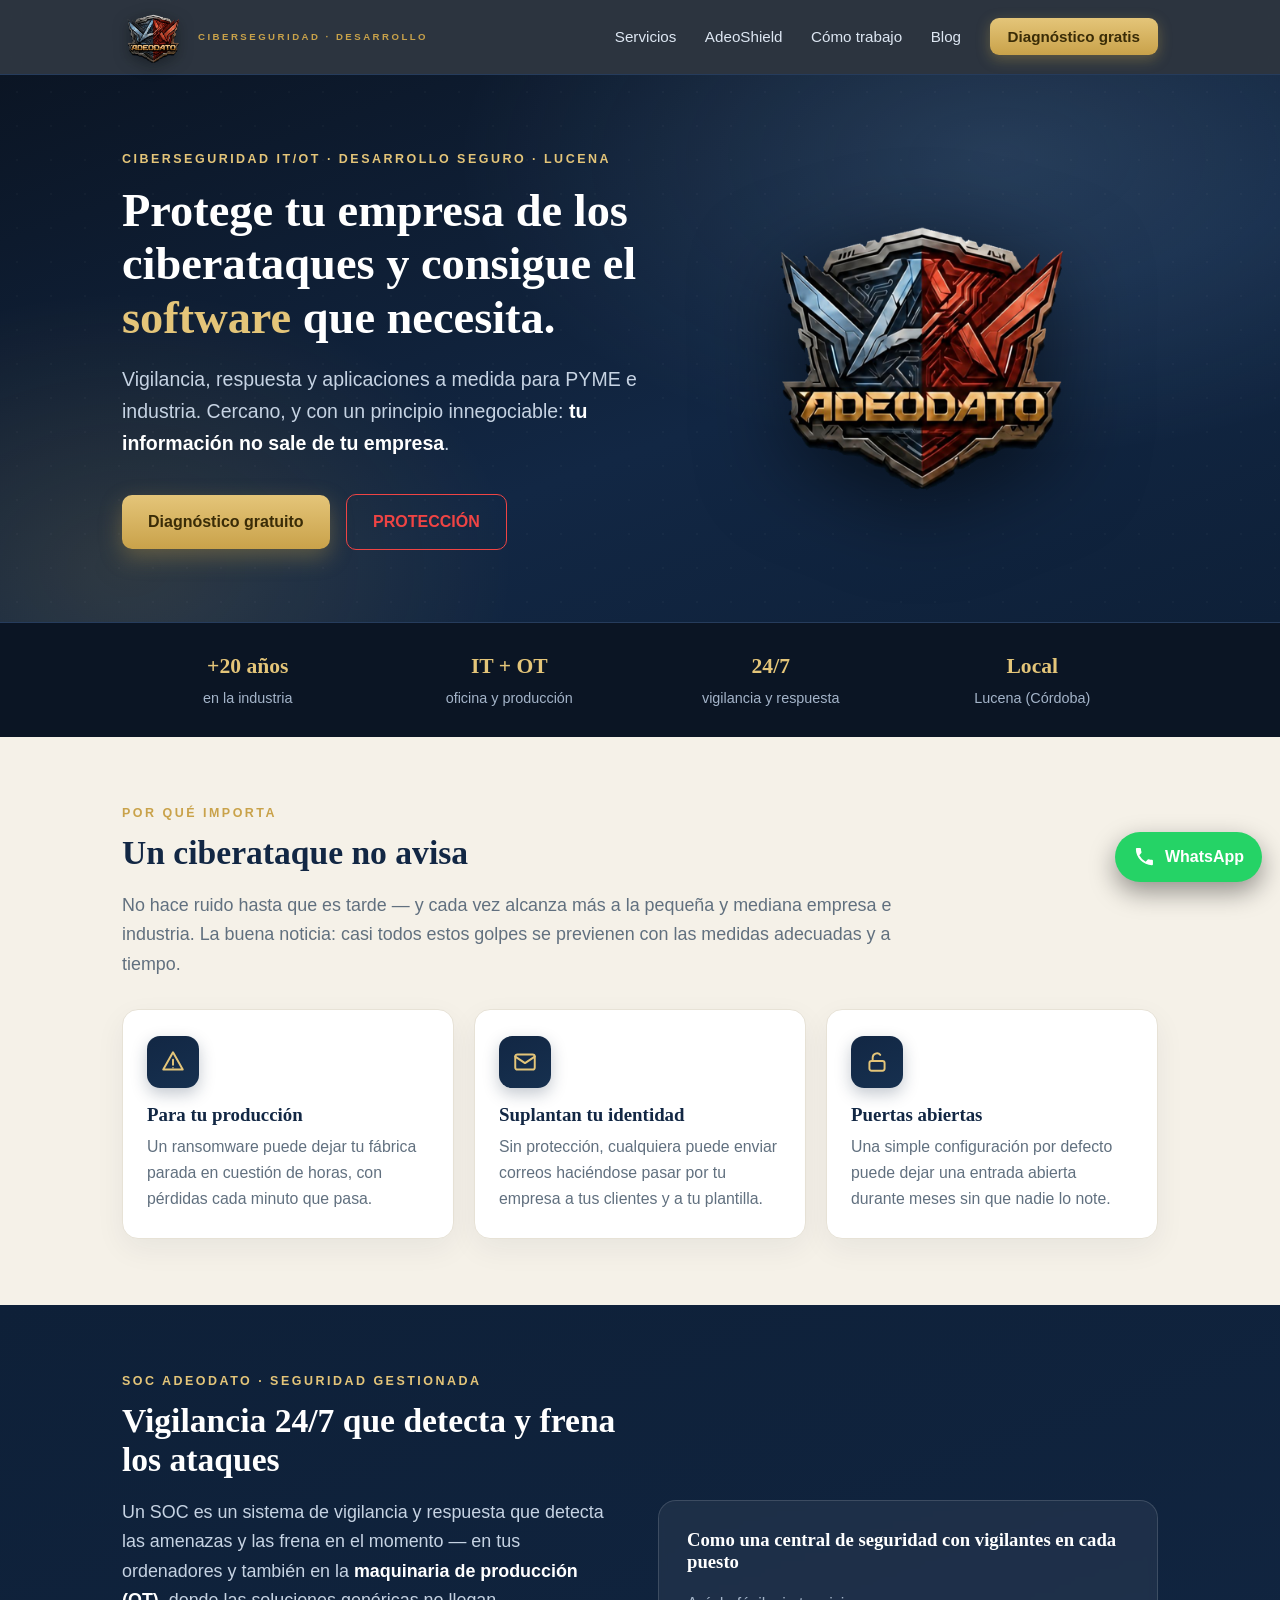
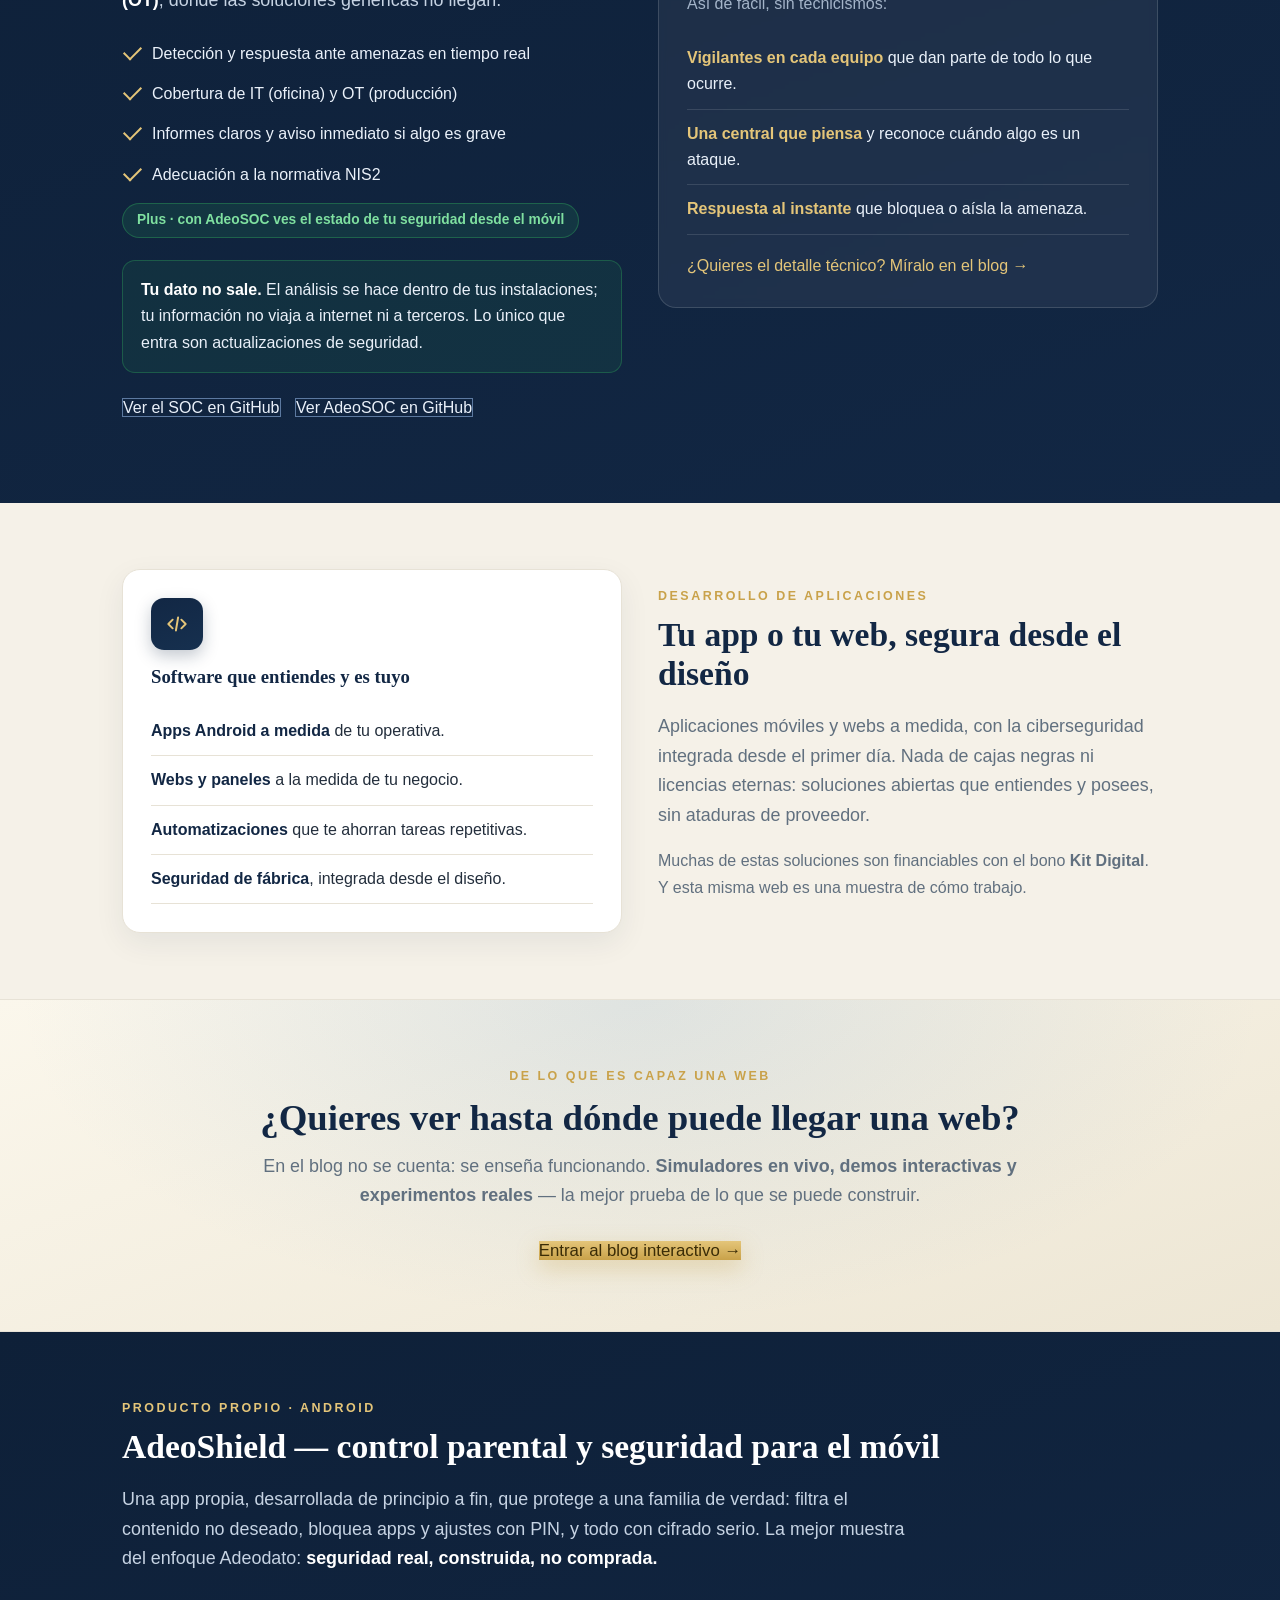
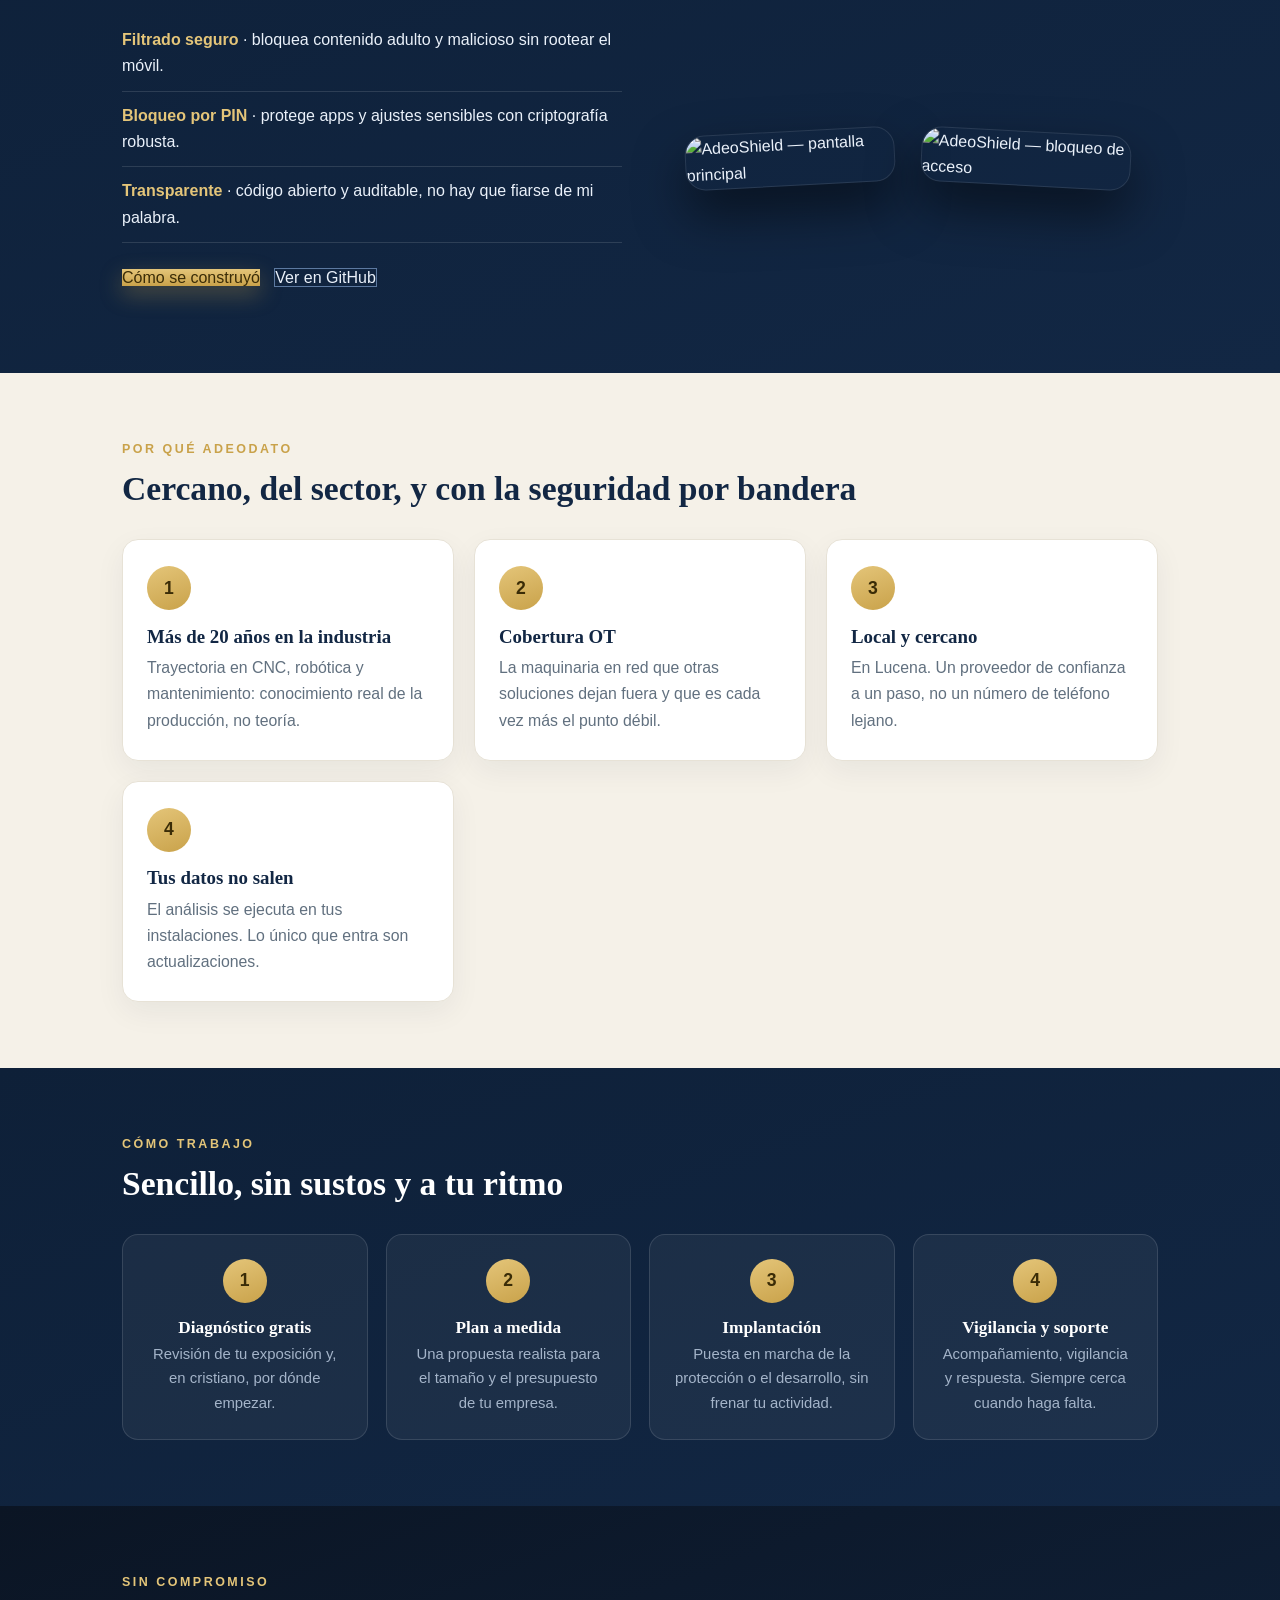
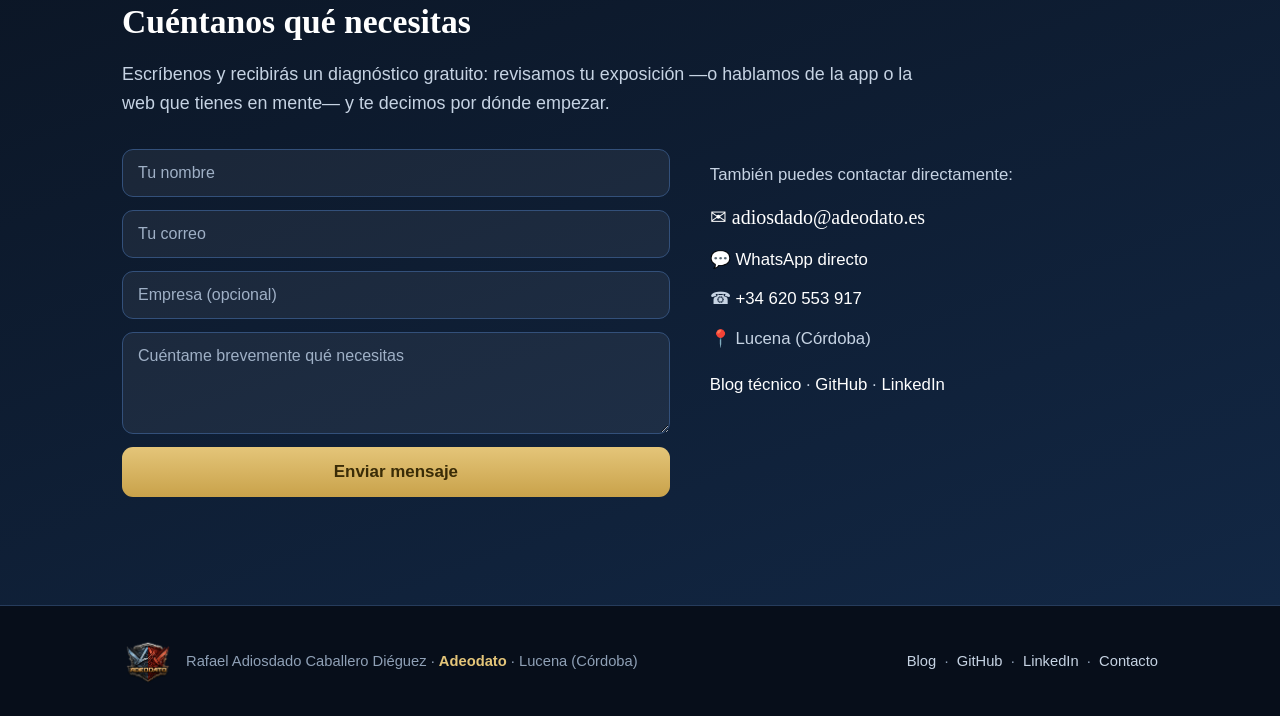
==== commit 939820d4: "Enlaces a repos de escaparate (SOC-Adeodato + AdeoSOC)" ====
--- a/index.html
+++ b/index.html
@@ -243,6 +243,10 @@
         </ul>
         <div class="plus">Plus · con AdeoSOC ves el estado de tu seguridad desde el móvil</div>
         <div class="note"><b>Tu dato no sale.</b> El análisis se hace dentro de tus instalaciones; tu información no viaja a internet ni a terceros. Lo único que entra son actualizaciones de seguridad.</div>
+        <p style="margin-top:22px">
+          <a class="btn-ghost" href="https://github.com/Adeodato-hub/SOC-Adeodato-showcase">Ver el SOC en GitHub</a>
+          <a class="btn-ghost" href="https://github.com/Adeodato-hub/AdeoSOC-showcase" style="margin-left:10px">Ver AdeoSOC en GitHub</a>
+        </p>
       </div>
       <div class="glass">
         <h3 style="margin-top:0;color:#fff">Como una central de seguridad con vigilantes en cada puesto</h3>
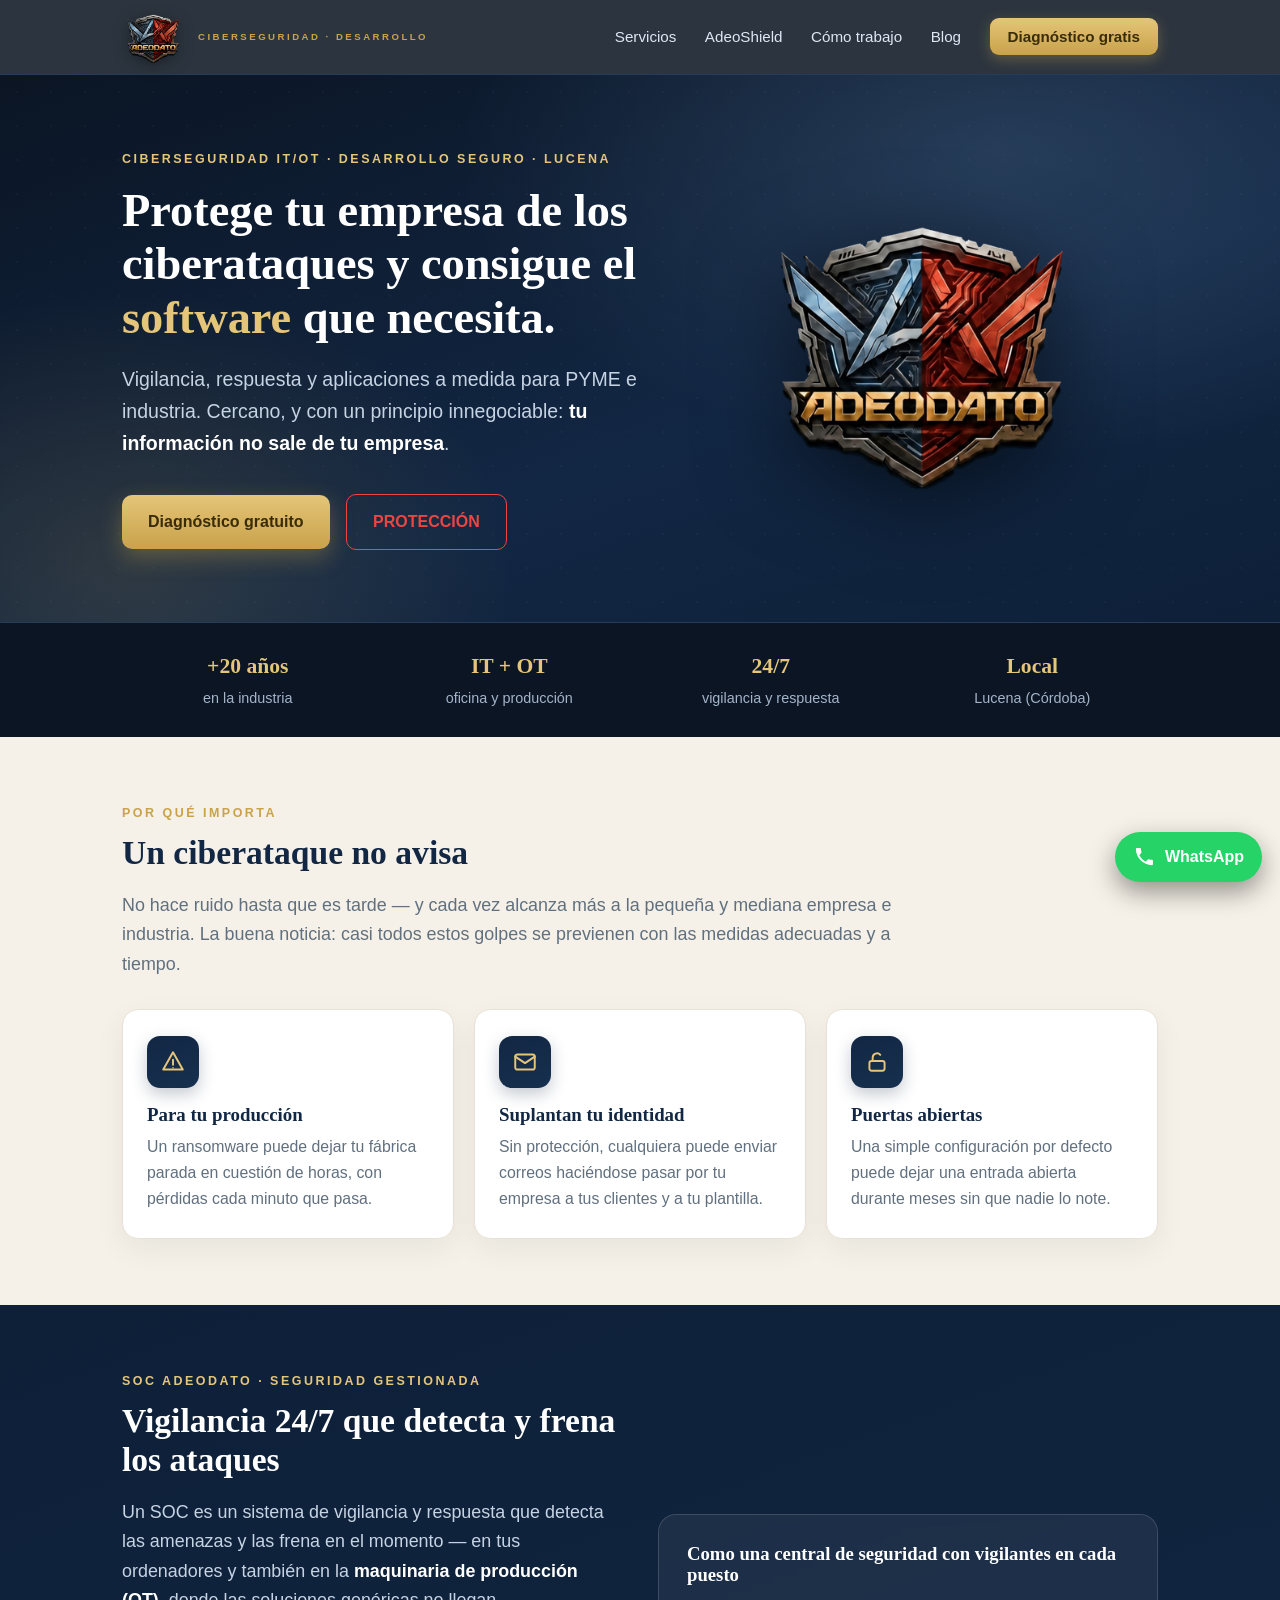
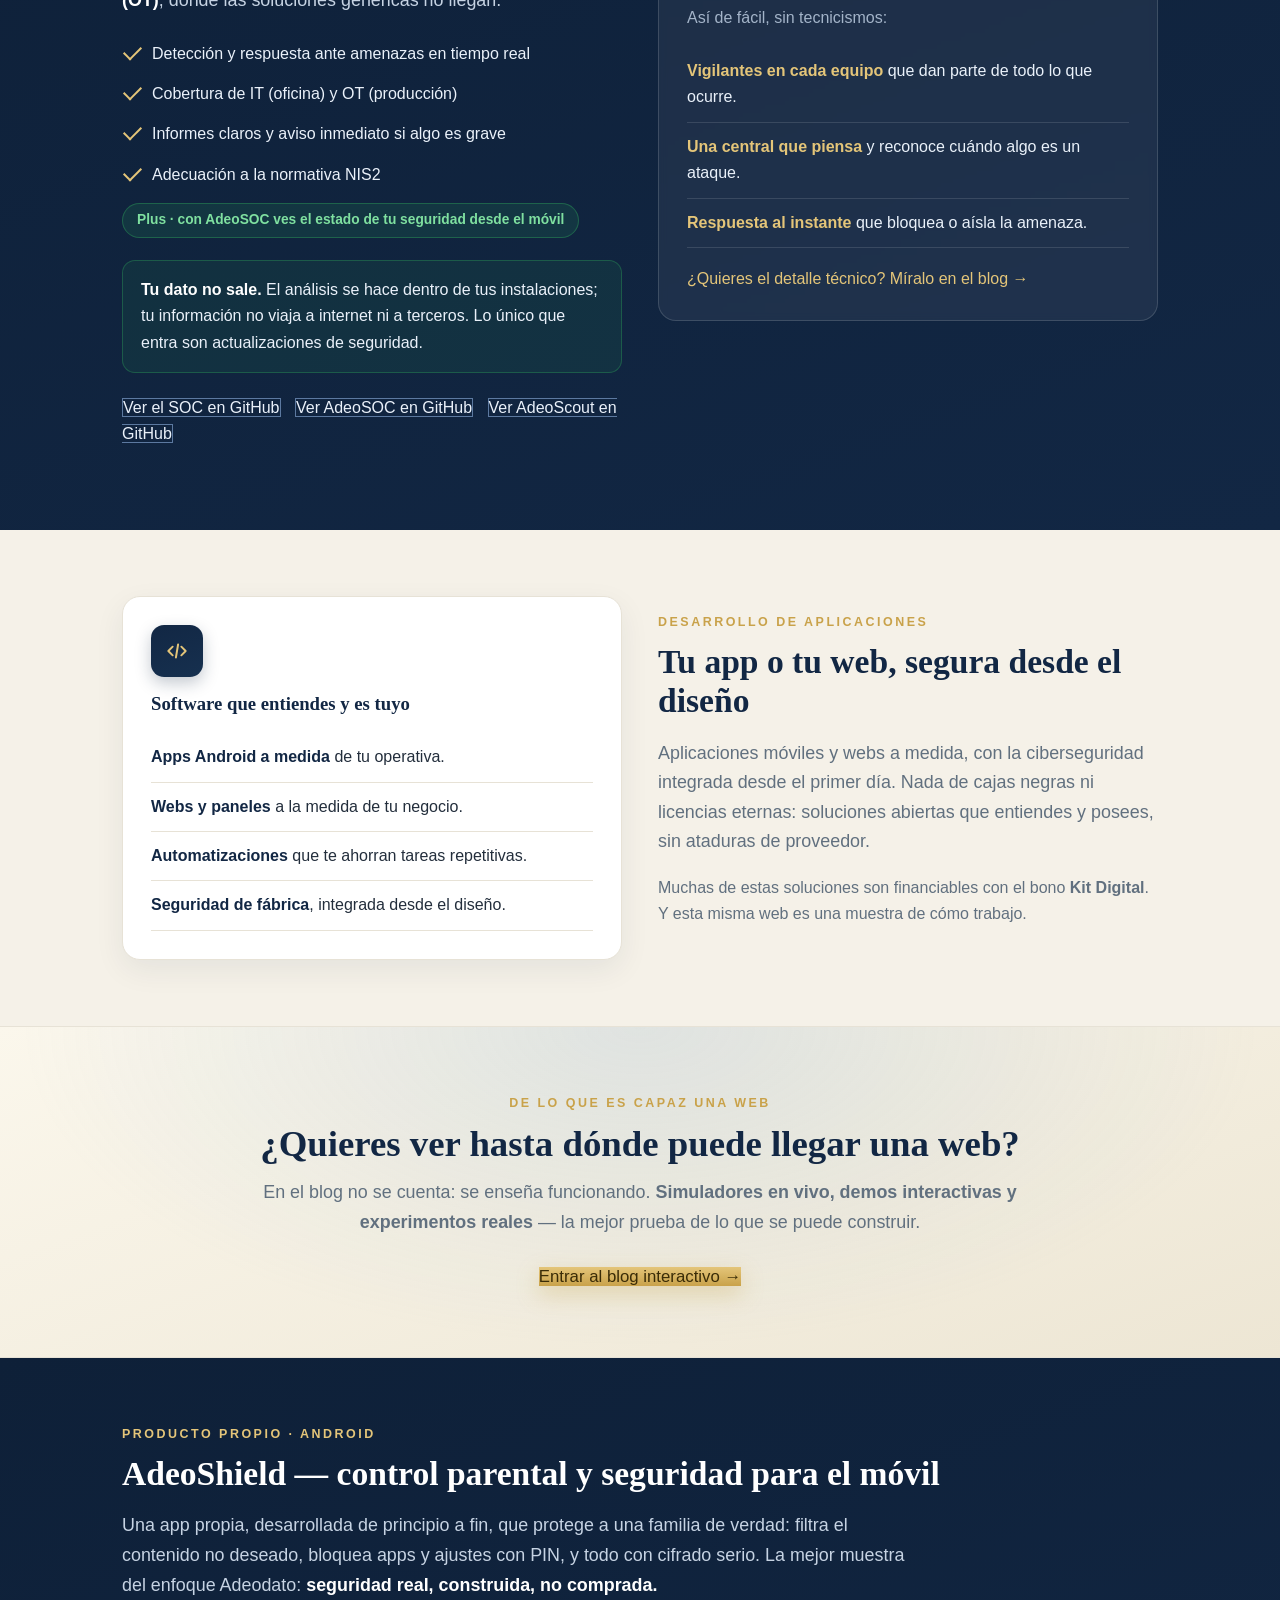
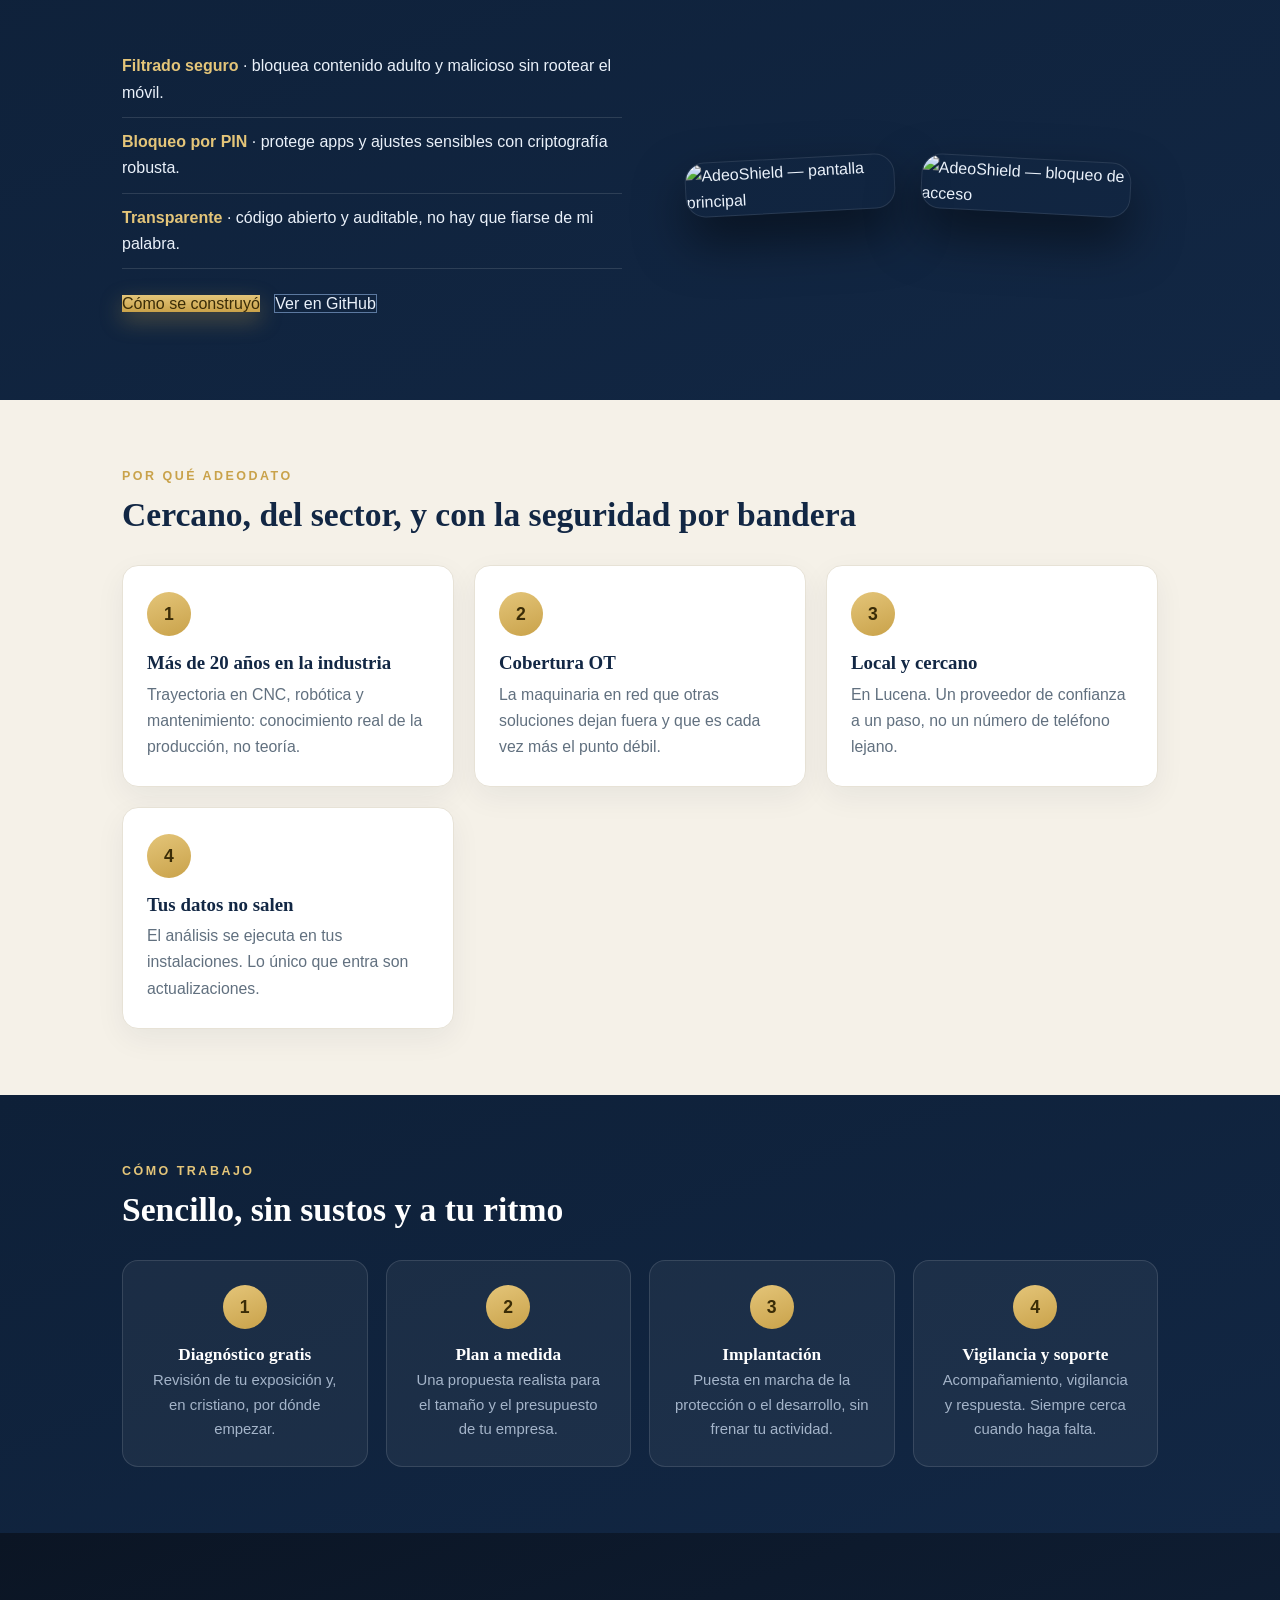
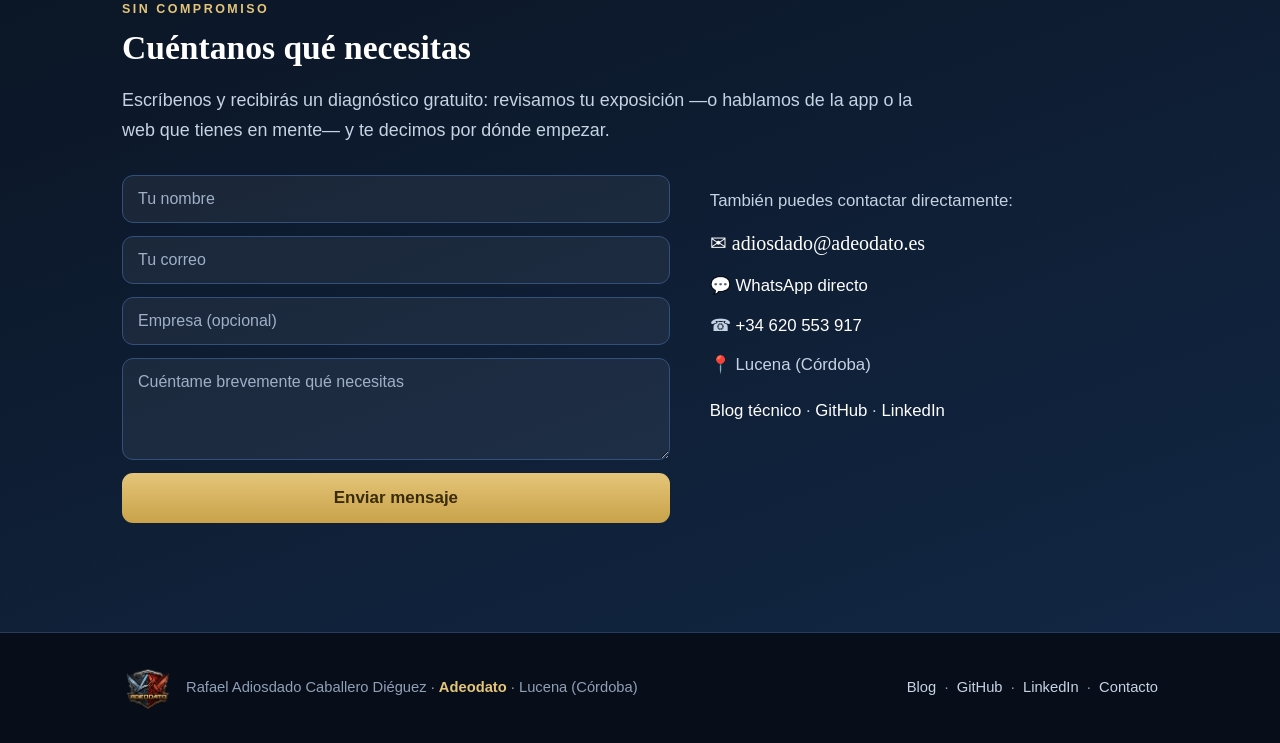
==== commit 85f60292: "Enlace a AdeoScout-showcase" ====
--- a/index.html
+++ b/index.html
@@ -246,6 +246,7 @@
         <p style="margin-top:22px">
           <a class="btn-ghost" href="https://github.com/Adeodato-hub/SOC-Adeodato-showcase">Ver el SOC en GitHub</a>
           <a class="btn-ghost" href="https://github.com/Adeodato-hub/AdeoSOC-showcase" style="margin-left:10px">Ver AdeoSOC en GitHub</a>
+          <a class="btn-ghost" href="https://github.com/Adeodato-hub/AdeoScout-showcase" style="margin-left:10px">Ver AdeoScout en GitHub</a>
         </p>
       </div>
       <div class="glass">
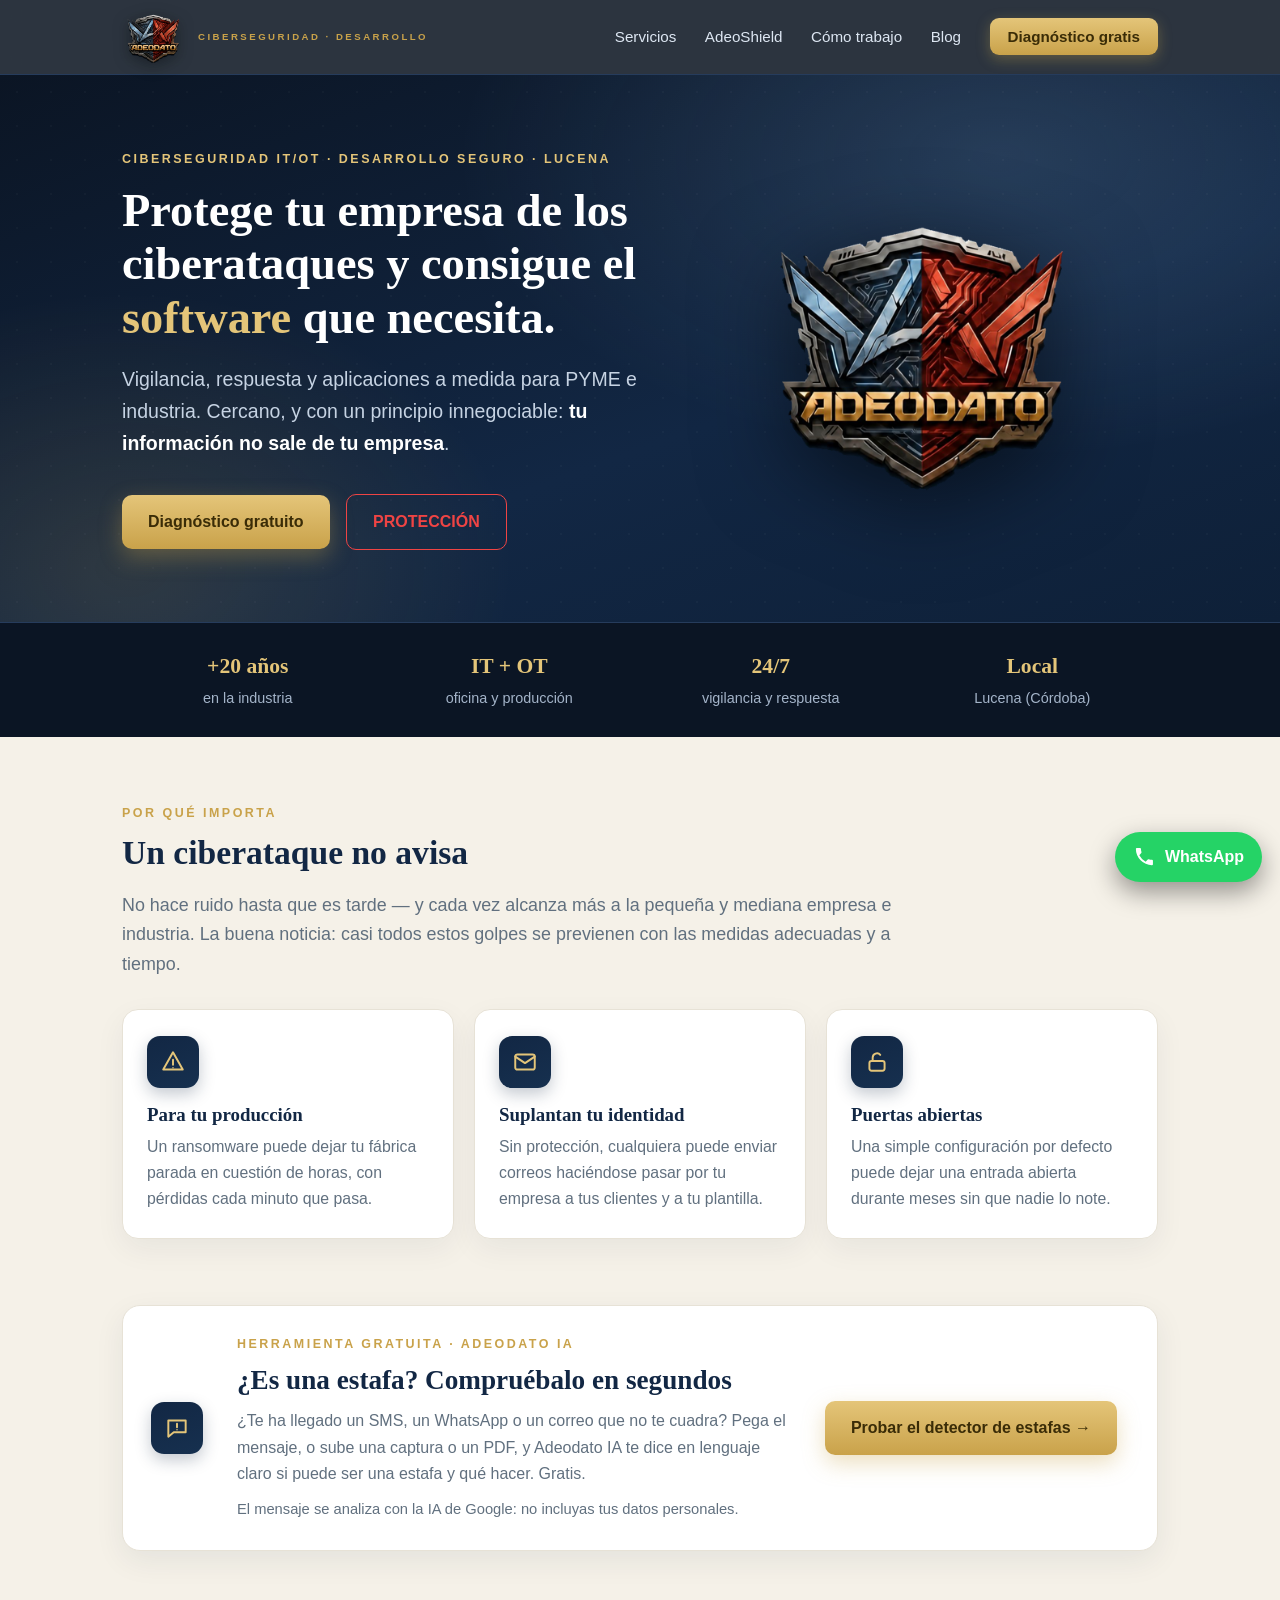
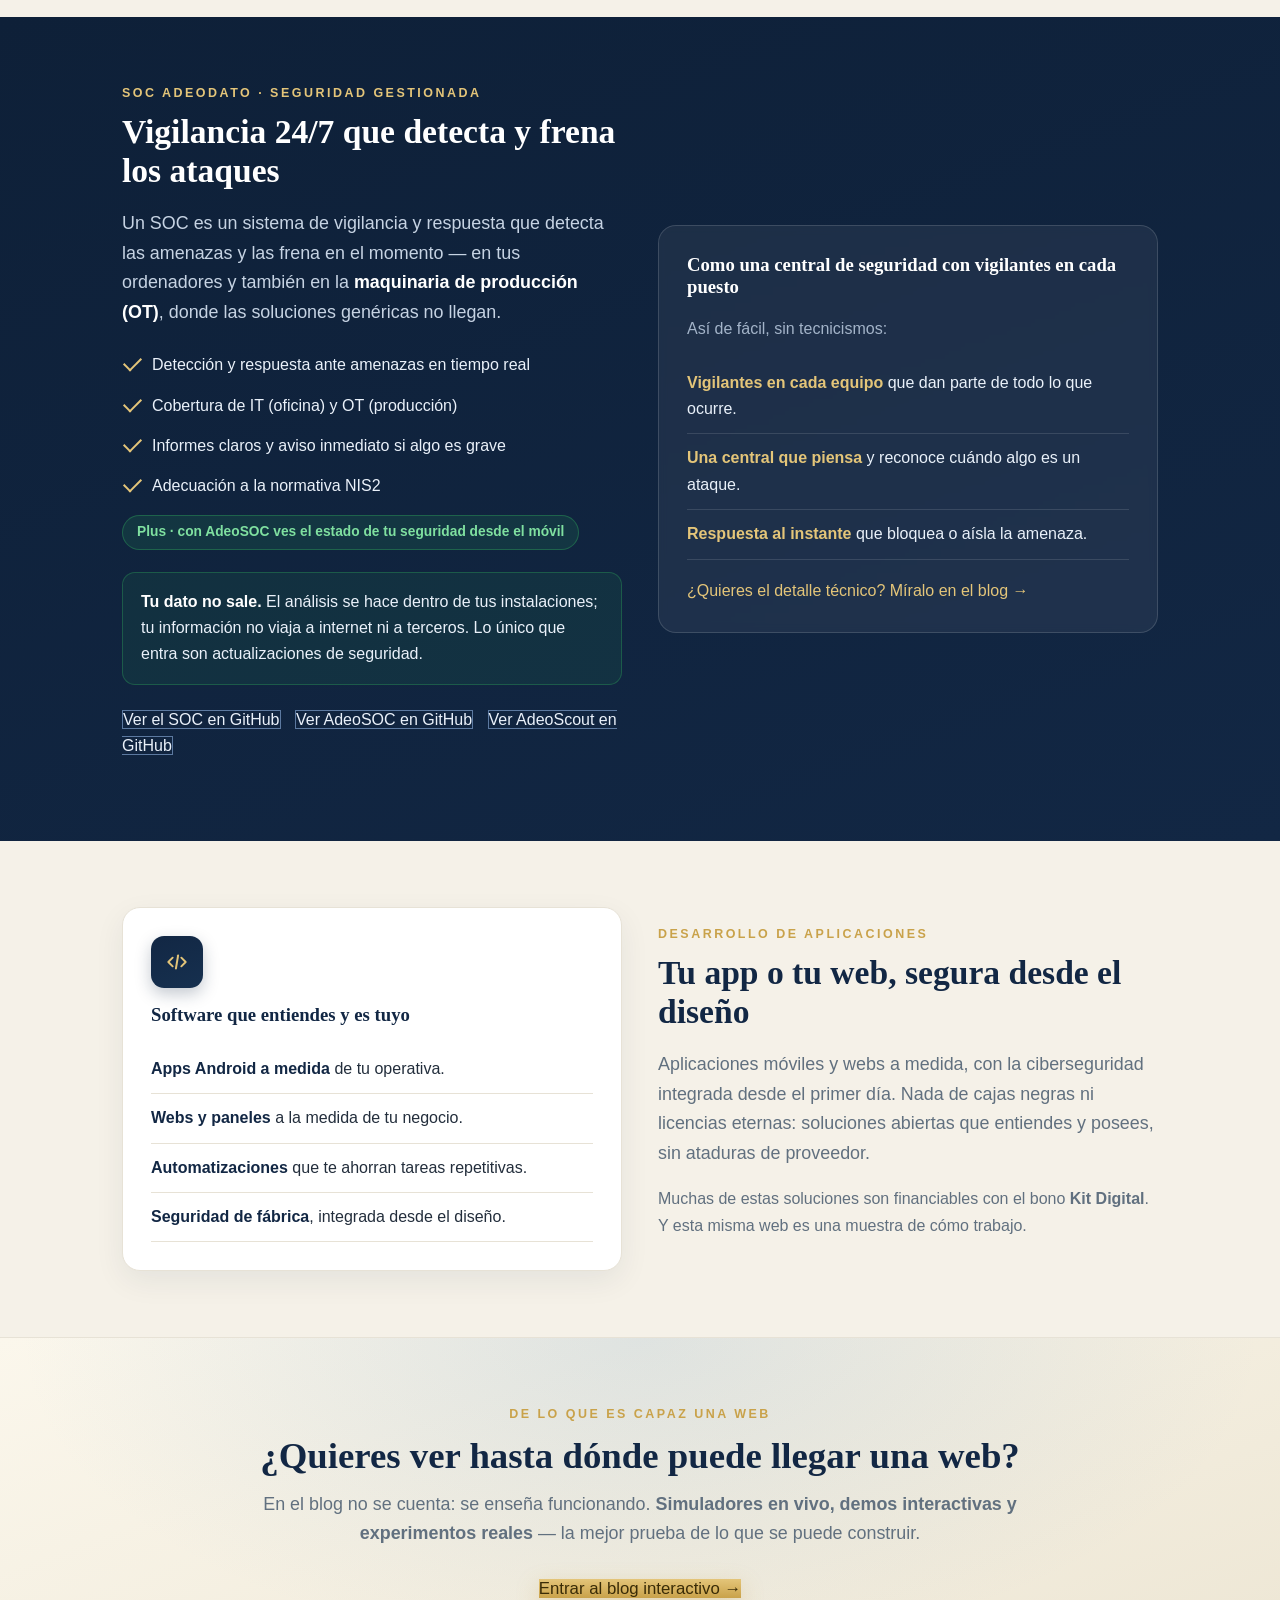
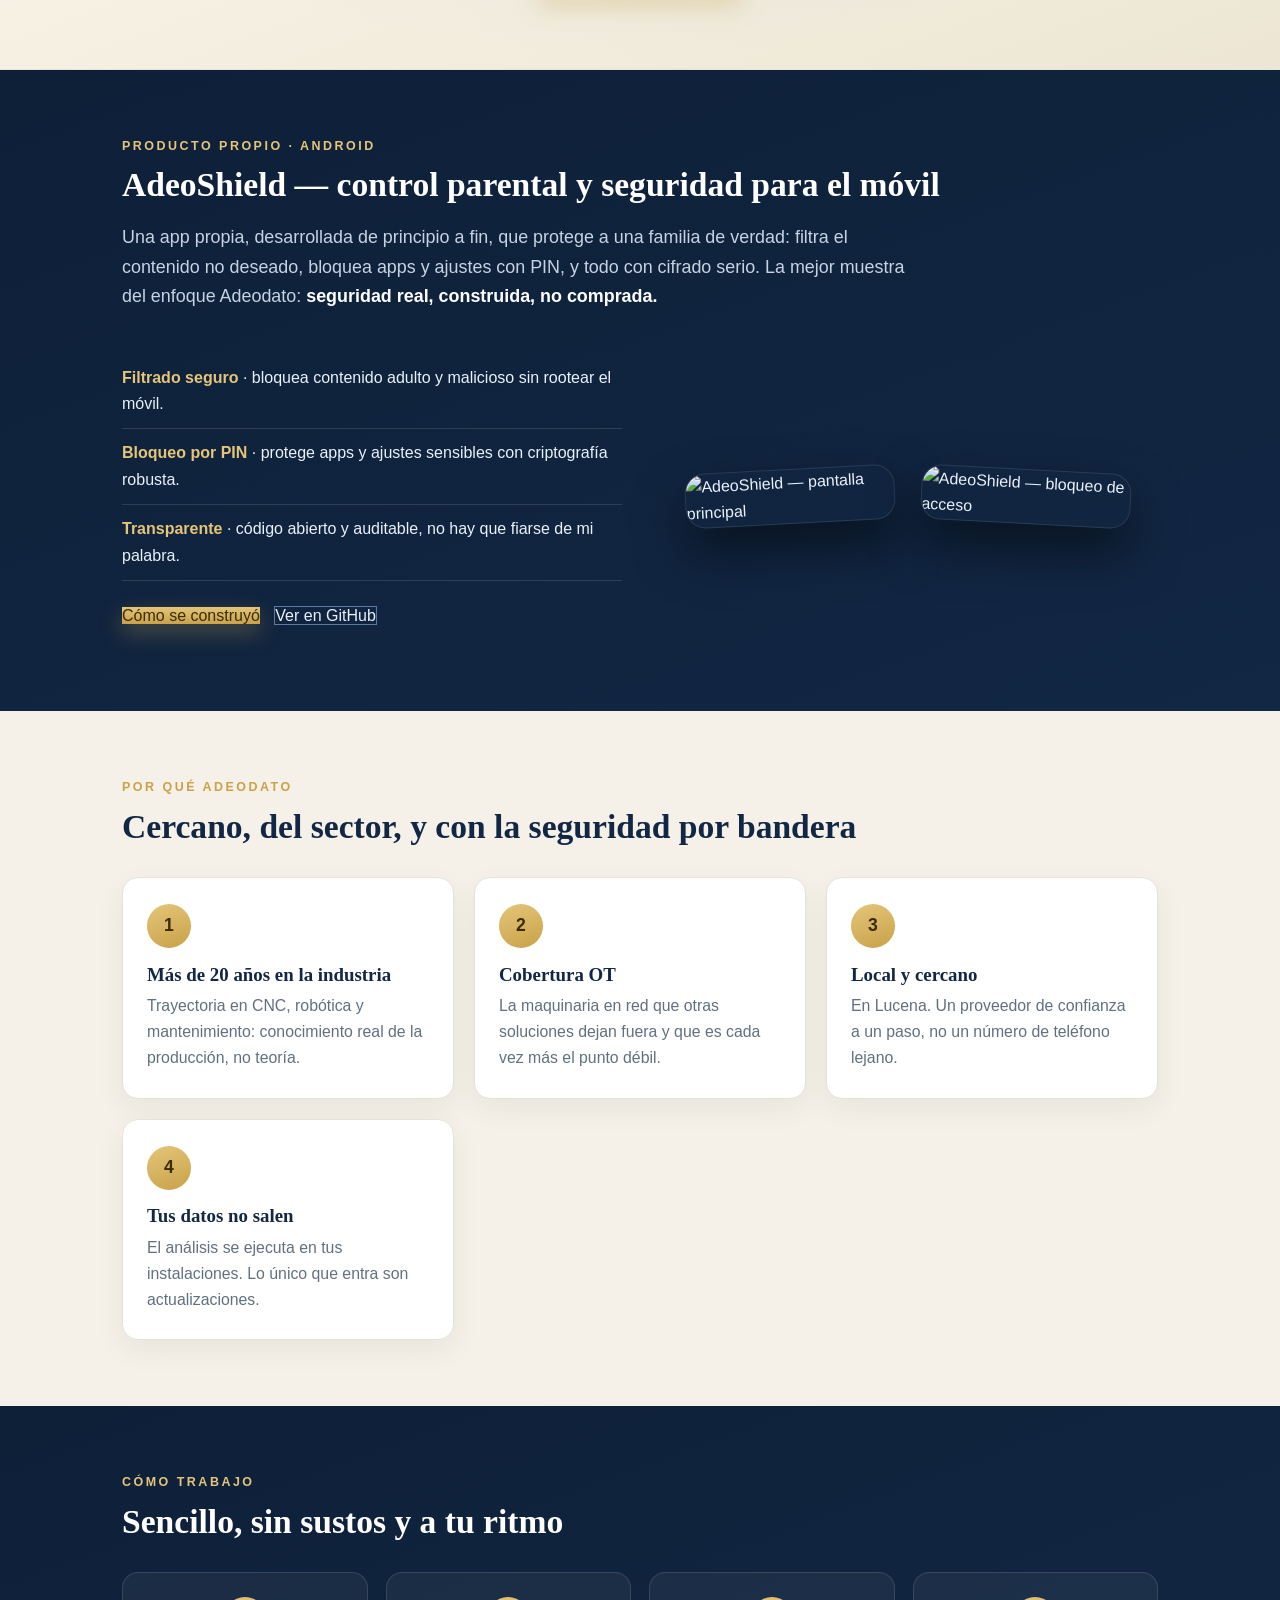
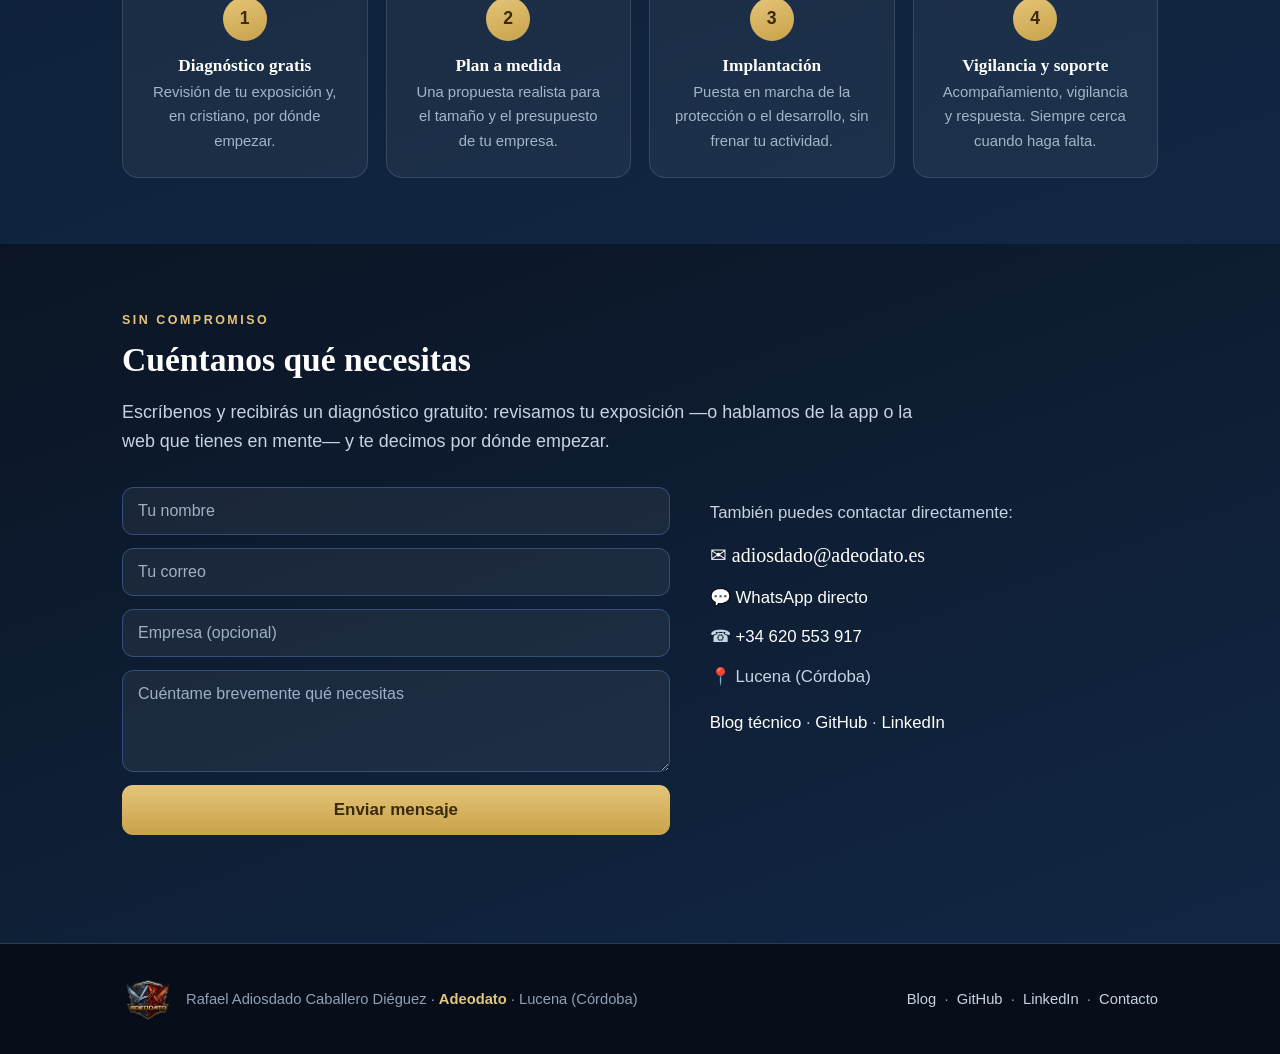
==== commit 1fd0e62b: "Home: tarjeta con enlace al detector de estafas Adeodato IA Bloque breve tras "Por qué importa" que " ====
--- a/index.html
+++ b/index.html
@@ -228,6 +228,24 @@
   </div>
 </section>
 
+<!-- Adeodato IA: detector de estafas gratuito (deteccion.adeodato.es) -->
+<section id="detector" aria-labelledby="detector-titulo" style="padding-top:0">
+  <div class="wrap">
+    <div class="prodbox" style="display:flex;flex-wrap:wrap;align-items:center;gap:20px 34px">
+      <div class="chip" style="flex:none;margin:0"><svg viewBox="0 0 24 24" aria-hidden="true"><path d="M4 5h16v11H9l-5 4z"/><line x1="12" y1="8" x2="12" y2="11.3"/><circle cx="12" cy="13.6" r=".7" fill="#E4C579" stroke="none"/></svg></div>
+      <div style="flex:1 1 360px">
+        <div class="eyebrow">Herramienta gratuita · Adeodato IA</div>
+        <h2 id="detector-titulo" style="font-size:1.7rem">¿Es una estafa? Compruébalo en segundos</h2>
+        <p style="margin:0;color:var(--muted)">¿Te ha llegado un SMS, un WhatsApp o un correo que no te cuadra? Pega el mensaje, o sube una captura o un PDF, y Adeodato IA te dice en lenguaje claro si puede ser una estafa y qué hacer. Gratis.</p>
+        <p style="margin:10px 0 0;font-size:.92rem;color:var(--muted)">El mensaje se analiza con la IA de Google: no incluyas tus datos personales.</p>
+      </div>
+      <div class="btns" style="flex:none">
+        <a class="btn-main" href="https://deteccion.adeodato.es" target="_blank" rel="noopener" aria-label="Probar el detector de estafas (se abre en una pestaña nueva)">Probar el detector de estafas →</a>
+      </div>
+    </div>
+  </div>
+</section>
+
 <section id="servicios" class="sec-dark">
   <div class="wrap">
     <div class="prod">
